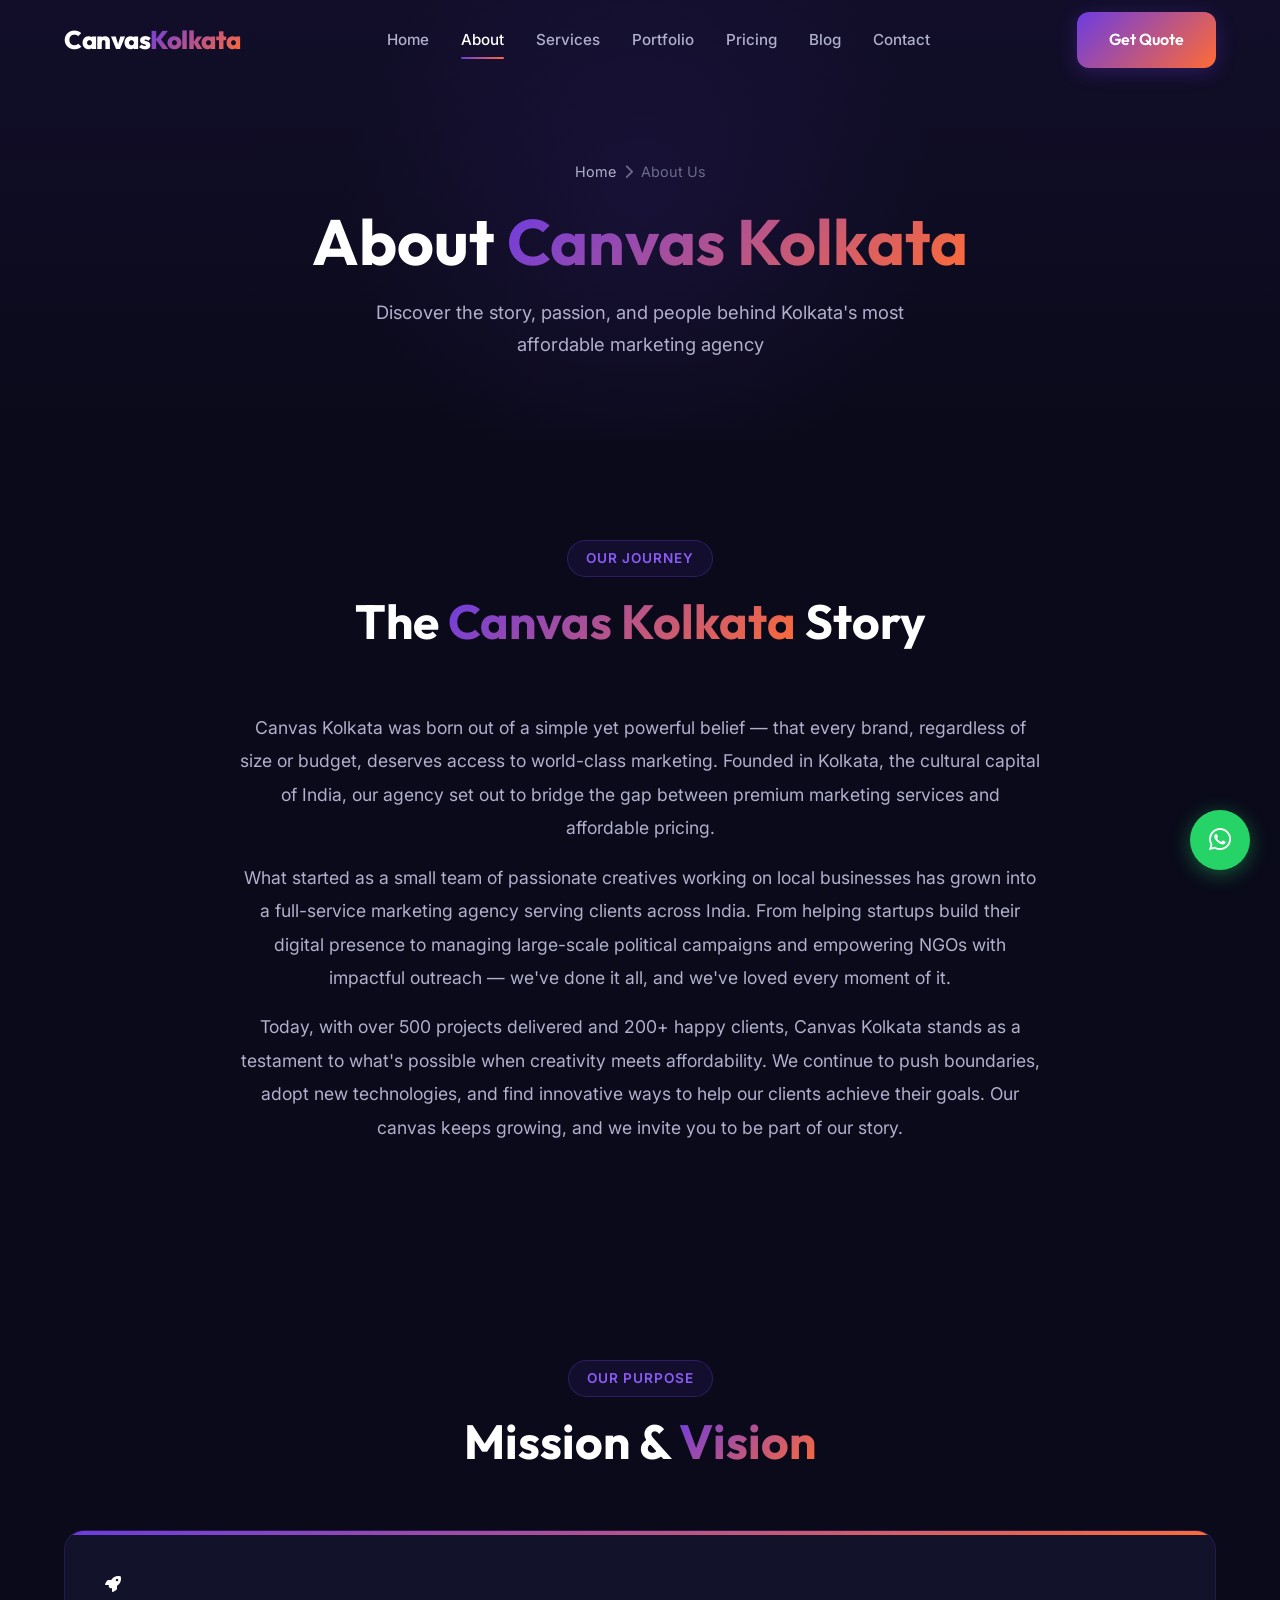
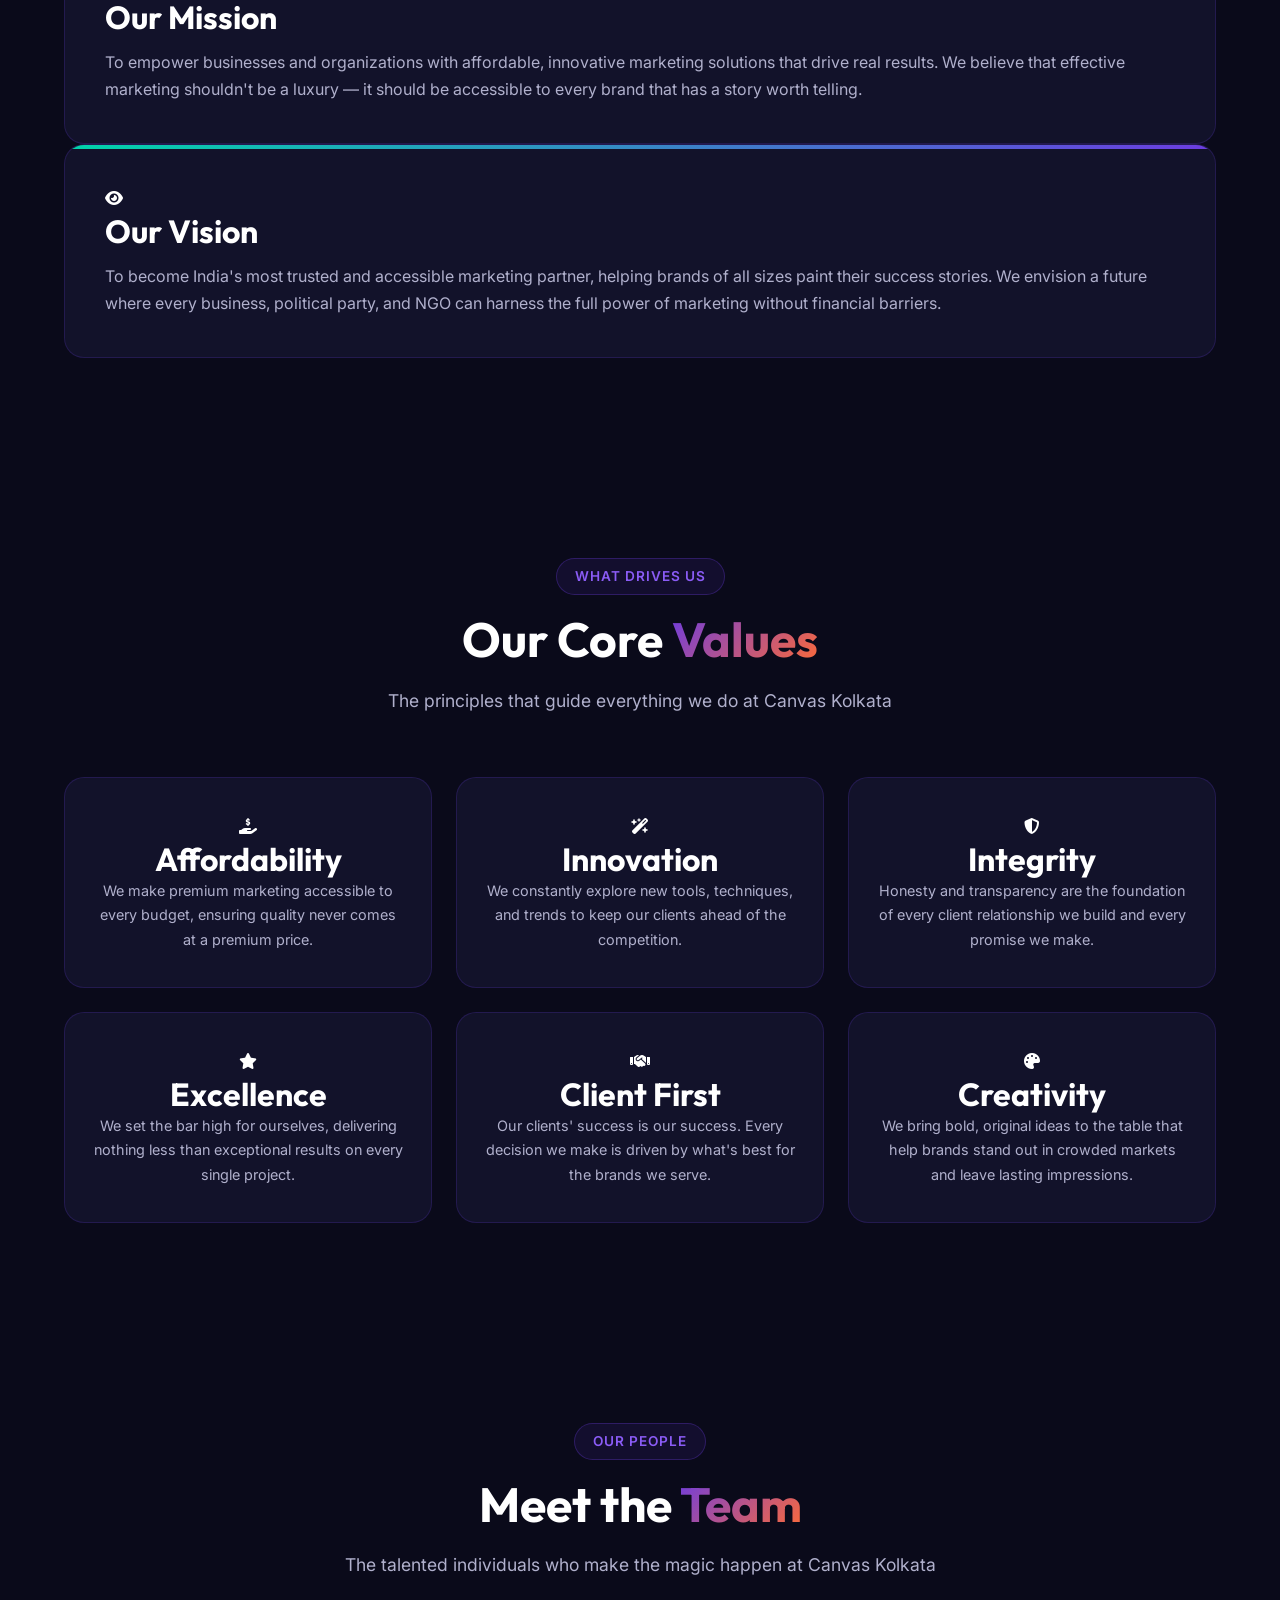
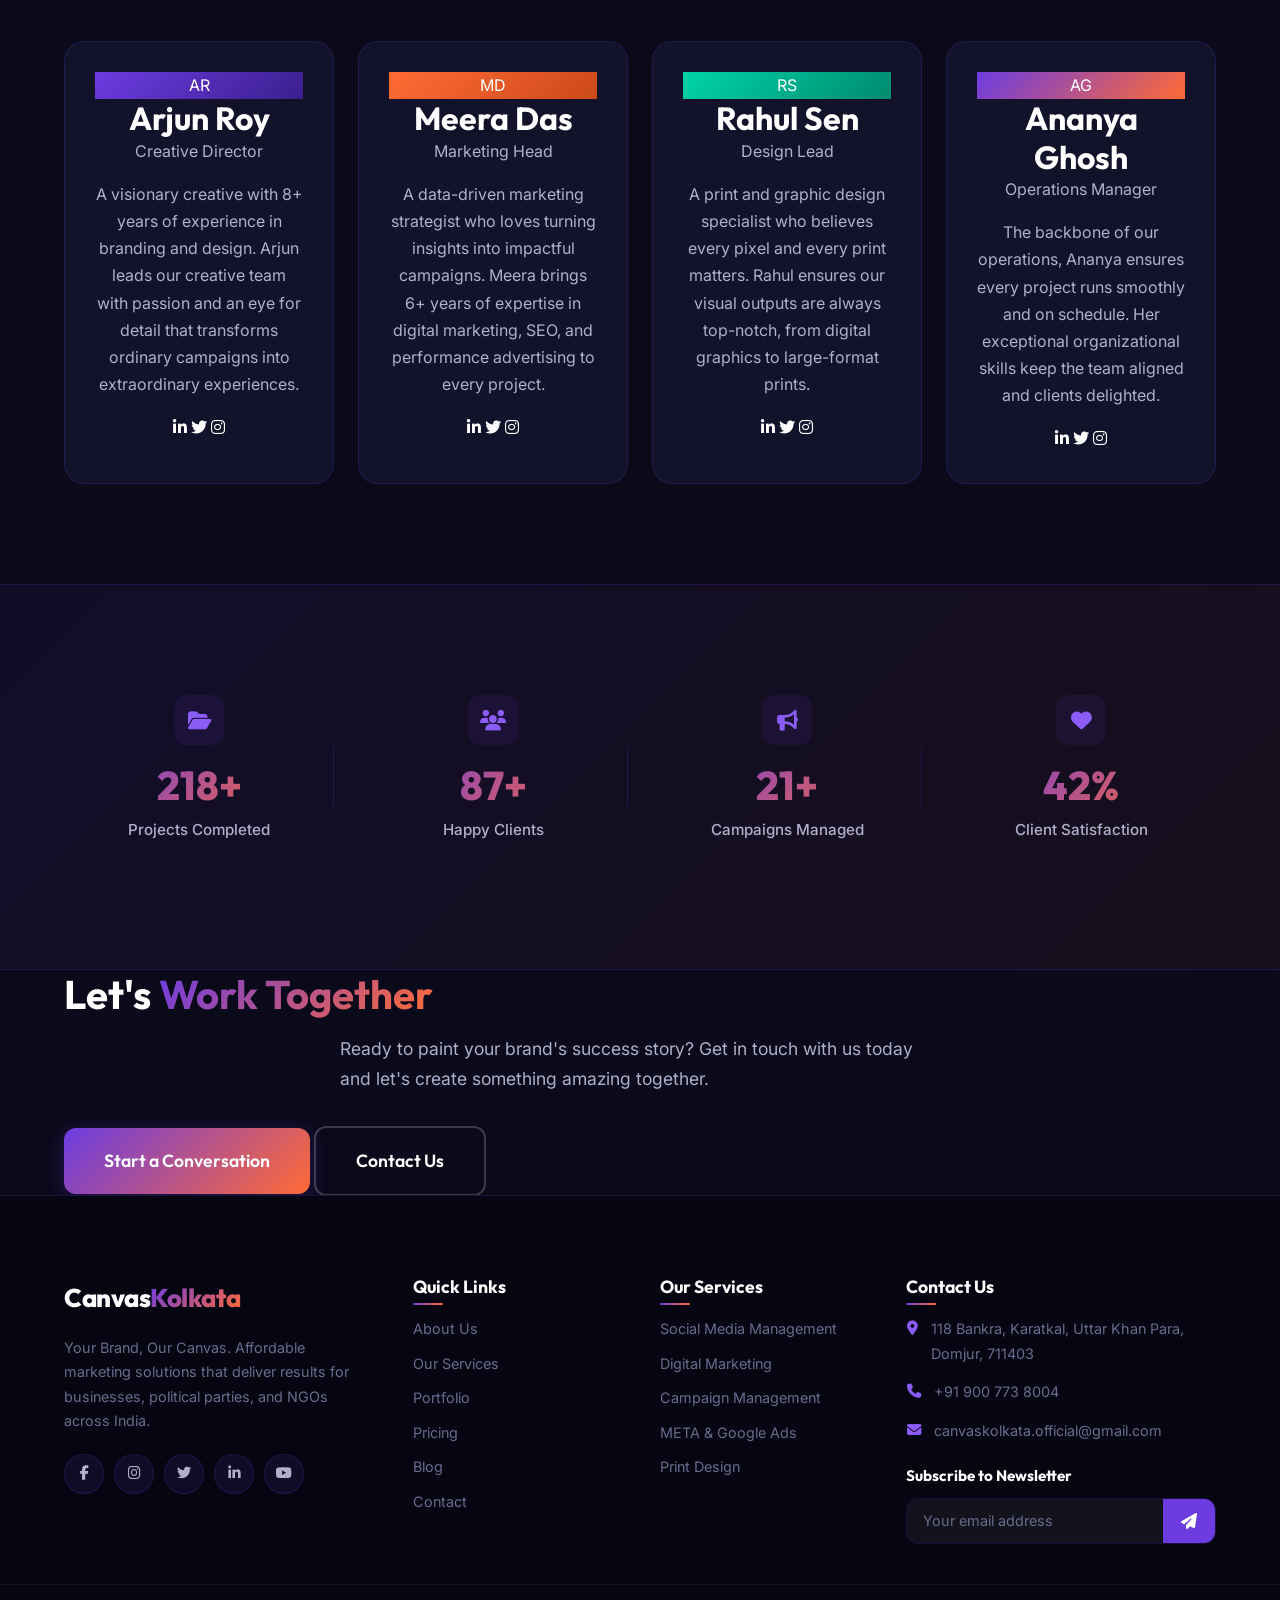
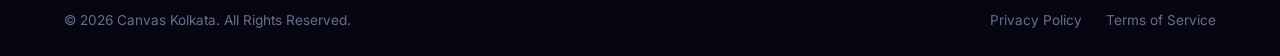
==== about.html @ 7786abfd "Initial commit for Canvas Kolkata website" ====
<!DOCTYPE html>
<html lang="en">
<head>
  <meta charset="UTF-8">
  <meta name="viewport" content="width=device-width, initial-scale=1.0">
  <meta http-equiv="X-UA-Compatible" content="IE=edge">

  <!-- SEO Meta Tags -->
  <title>About Canvas Kolkata | Our Story, Mission & Team</title>
  <meta name="description" content="Learn about Canvas Kolkata's journey, mission, values, and the passionate team behind Kolkata's most affordable marketing and printing agency.">
  <meta name="keywords" content="about canvas kolkata, marketing agency team, kolkata marketing company, our story, marketing mission, creative team kolkata">
  <meta name="author" content="Canvas Kolkata">
  <meta name="robots" content="index, follow">
  <link rel="canonical" href="https://canvaskolkata.com/about.html">

  <!-- Open Graph -->
  <meta property="og:title" content="About Canvas Kolkata | Our Story, Mission & Team">
  <meta property="og:description" content="Learn about Canvas Kolkata's journey, mission, values, and the passionate team behind Kolkata's most affordable marketing and printing agency.">
  <meta property="og:type" content="website">
  <meta property="og:url" content="https://canvaskolkata.com/about.html">
  <meta property="og:site_name" content="Canvas Kolkata">
  <meta property="og:locale" content="en_IN">

  <!-- Twitter Card -->
  <meta name="twitter:card" content="summary_large_image">
  <meta name="twitter:title" content="About Canvas Kolkata | Our Story, Mission & Team">
  <meta name="twitter:description" content="Learn about Canvas Kolkata's journey, mission, values, and the passionate team behind Kolkata's most affordable marketing and printing agency.">

  <!-- Google Fonts -->
  <link rel="preconnect" href="https://fonts.googleapis.com">
  <link rel="preconnect" href="https://fonts.gstatic.com" crossorigin>
  <link href="https://fonts.googleapis.com/css2?family=Inter:wght@300;400;500;600;700&family=Outfit:wght@400;500;600;700;800;900&display=swap" rel="stylesheet">

  <!-- Font Awesome -->
  <link rel="stylesheet" href="https://cdnjs.cloudflare.com/ajax/libs/font-awesome/6.5.1/css/all.min.css">

  <!-- Stylesheets -->
  <link rel="stylesheet" href="css/style.css">
  <link rel="stylesheet" href="css/animations.css">
  <link rel="stylesheet" href="css/responsive.css">
</head>
<body>

  <!-- ==================== PRELOADER ==================== -->
  <div class="preloader" id="preloader">
    <div class="preloader-spinner"></div>
  </div>

  <!-- ==================== NAVBAR ==================== -->
  <nav class="navbar" id="navbar">
    <div class="container">
      <a href="index.html" class="nav-logo">
        <span class="logo-text">Canvas<span class="logo-accent">Kolkata</span></span>
      </a>
      <div class="nav-menu" id="nav-menu">
        <a href="index.html" class="nav-link">Home</a>
        <a href="about.html" class="nav-link active">About</a>
        <a href="services.html" class="nav-link">Services</a>
        <a href="portfolio.html" class="nav-link">Portfolio</a>
        <a href="pricing.html" class="nav-link">Pricing</a>
        <a href="blog.html" class="nav-link">Blog</a>
        <a href="contact.html" class="nav-link">Contact</a>
      </div>
      <a href="https://wa.me/919007738004?text=Hi%20Canvas%20Kolkata!%20I'm%20interested%20in%20your%20services." class="nav-cta btn btn-primary" target="_blank" rel="noopener">Get Quote</a>
      <div class="nav-toggle" id="nav-toggle">
        <span></span><span></span><span></span>
      </div>
    </div>
  </nav>

  <!-- ==================== PAGE HEADER ==================== -->
  <section class="page-header">
    <div class="container">
      <div class="page-header-content">
        <nav class="breadcrumb" aria-label="Breadcrumb">
          <a href="index.html">Home</a>
          <span class="breadcrumb-separator"><i class="fas fa-chevron-right"></i></span>
          <span class="breadcrumb-current">About Us</span>
        </nav>
        <h1 class="page-title">About <span class="gradient-text">Canvas Kolkata</span></h1>
        <p class="page-subtitle">Discover the story, passion, and people behind Kolkata's most affordable marketing agency</p>
      </div>
    </div>
  </section>

  <!-- ==================== OUR STORY ==================== -->
  <section class="section story-section" id="story">
    <div class="container">
      <div class="section-header">
        <span class="section-badge reveal">Our Journey</span>
        <h2 class="section-title reveal reveal-delay-1">The <span class="gradient-text">Canvas Kolkata</span> Story</h2>
      </div>
      <div class="story-content reveal reveal-delay-2">
        <p>Canvas Kolkata was born out of a simple yet powerful belief — that every brand, regardless of size or budget, deserves access to world-class marketing. Founded in Kolkata, the cultural capital of India, our agency set out to bridge the gap between premium marketing services and affordable pricing.</p>
        <p>What started as a small team of passionate creatives working on local businesses has grown into a full-service marketing agency serving clients across India. From helping startups build their digital presence to managing large-scale political campaigns and empowering NGOs with impactful outreach — we've done it all, and we've loved every moment of it.</p>
        <p>Today, with over 500 projects delivered and 200+ happy clients, Canvas Kolkata stands as a testament to what's possible when creativity meets affordability. We continue to push boundaries, adopt new technologies, and find innovative ways to help our clients achieve their goals. Our canvas keeps growing, and we invite you to be part of our story.</p>
      </div>
    </div>
  </section>

  <!-- ==================== MISSION & VISION ==================== -->
  <section class="section mission-vision-section" id="mission-vision">
    <div class="container">
      <div class="section-header">
        <span class="section-badge reveal">Our Purpose</span>
        <h2 class="section-title reveal reveal-delay-1">Mission & <span class="gradient-text">Vision</span></h2>
      </div>
      <div class="mission-vision-grid">
        <div class="mv-card reveal reveal-left">
          <div class="mv-icon">
            <i class="fas fa-rocket"></i>
          </div>
          <h3>Our Mission</h3>
          <p>To empower businesses and organizations with affordable, innovative marketing solutions that drive real results. We believe that effective marketing shouldn't be a luxury — it should be accessible to every brand that has a story worth telling.</p>
        </div>
        <div class="mv-card reveal reveal-right">
          <div class="mv-icon">
            <i class="fas fa-eye"></i>
          </div>
          <h3>Our Vision</h3>
          <p>To become India's most trusted and accessible marketing partner, helping brands of all sizes paint their success stories. We envision a future where every business, political party, and NGO can harness the full power of marketing without financial barriers.</p>
        </div>
      </div>
    </div>
  </section>

  <!-- ==================== CORE VALUES ==================== -->
  <section class="section values-section" id="values">
    <div class="container">
      <div class="section-header">
        <span class="section-badge reveal">What Drives Us</span>
        <h2 class="section-title reveal reveal-delay-1">Our Core <span class="gradient-text">Values</span></h2>
        <p class="section-subtitle reveal reveal-delay-2">The principles that guide everything we do at Canvas Kolkata</p>
      </div>
      <div class="values-grid">
        <div class="value-card reveal reveal-delay-1">
          <div class="value-icon">
            <i class="fas fa-hand-holding-dollar"></i>
          </div>
          <h3>Affordability</h3>
          <p>We make premium marketing accessible to every budget, ensuring quality never comes at a premium price.</p>
        </div>
        <div class="value-card reveal reveal-delay-2">
          <div class="value-icon">
            <i class="fas fa-wand-magic-sparkles"></i>
          </div>
          <h3>Innovation</h3>
          <p>We constantly explore new tools, techniques, and trends to keep our clients ahead of the competition.</p>
        </div>
        <div class="value-card reveal reveal-delay-3">
          <div class="value-icon">
            <i class="fas fa-shield-halved"></i>
          </div>
          <h3>Integrity</h3>
          <p>Honesty and transparency are the foundation of every client relationship we build and every promise we make.</p>
        </div>
        <div class="value-card reveal reveal-delay-4">
          <div class="value-icon">
            <i class="fas fa-star"></i>
          </div>
          <h3>Excellence</h3>
          <p>We set the bar high for ourselves, delivering nothing less than exceptional results on every single project.</p>
        </div>
        <div class="value-card reveal reveal-delay-5">
          <div class="value-icon">
            <i class="fas fa-handshake"></i>
          </div>
          <h3>Client First</h3>
          <p>Our clients' success is our success. Every decision we make is driven by what's best for the brands we serve.</p>
        </div>
        <div class="value-card reveal reveal-delay-6">
          <div class="value-icon">
            <i class="fas fa-palette"></i>
          </div>
          <h3>Creativity</h3>
          <p>We bring bold, original ideas to the table that help brands stand out in crowded markets and leave lasting impressions.</p>
        </div>
      </div>
    </div>
  </section>

  <!-- ==================== TEAM SECTION ==================== -->
  <section class="section team-section" id="team">
    <div class="container">
      <div class="section-header">
        <span class="section-badge reveal">Our People</span>
        <h2 class="section-title reveal reveal-delay-1">Meet the <span class="gradient-text">Team</span></h2>
        <p class="section-subtitle reveal reveal-delay-2">The talented individuals who make the magic happen at Canvas Kolkata</p>
      </div>
      <div class="team-grid">
        <div class="team-card reveal reveal-delay-1">
          <div class="team-avatar" style="background: linear-gradient(135deg, #6C3CE1, #3B1F8E);">
            <span>AR</span>
          </div>
          <h3 class="team-name">Arjun Roy</h3>
          <p class="team-role">Creative Director</p>
          <p class="team-bio">A visionary creative with 8+ years of experience in branding and design. Arjun leads our creative team with passion and an eye for detail that transforms ordinary campaigns into extraordinary experiences.</p>
          <div class="team-socials">
            <a href="#" aria-label="LinkedIn"><i class="fab fa-linkedin-in"></i></a>
            <a href="#" aria-label="Twitter"><i class="fab fa-twitter"></i></a>
            <a href="#" aria-label="Instagram"><i class="fab fa-instagram"></i></a>
          </div>
        </div>
        <div class="team-card reveal reveal-delay-2">
          <div class="team-avatar" style="background: linear-gradient(135deg, #FF6B35, #CC4A1A);">
            <span>MD</span>
          </div>
          <h3 class="team-name">Meera Das</h3>
          <p class="team-role">Marketing Head</p>
          <p class="team-bio">A data-driven marketing strategist who loves turning insights into impactful campaigns. Meera brings 6+ years of expertise in digital marketing, SEO, and performance advertising to every project.</p>
          <div class="team-socials">
            <a href="#" aria-label="LinkedIn"><i class="fab fa-linkedin-in"></i></a>
            <a href="#" aria-label="Twitter"><i class="fab fa-twitter"></i></a>
            <a href="#" aria-label="Instagram"><i class="fab fa-instagram"></i></a>
          </div>
        </div>
        <div class="team-card reveal reveal-delay-3">
          <div class="team-avatar" style="background: linear-gradient(135deg, #00D4AA, #008B6E);">
            <span>RS</span>
          </div>
          <h3 class="team-name">Rahul Sen</h3>
          <p class="team-role">Design Lead</p>
          <p class="team-bio">A print and graphic design specialist who believes every pixel and every print matters. Rahul ensures our visual outputs are always top-notch, from digital graphics to large-format prints.</p>
          <div class="team-socials">
            <a href="#" aria-label="LinkedIn"><i class="fab fa-linkedin-in"></i></a>
            <a href="#" aria-label="Twitter"><i class="fab fa-twitter"></i></a>
            <a href="#" aria-label="Instagram"><i class="fab fa-instagram"></i></a>
          </div>
        </div>
        <div class="team-card reveal reveal-delay-4">
          <div class="team-avatar" style="background: linear-gradient(135deg, #6C3CE1, #FF6B35);">
            <span>AG</span>
          </div>
          <h3 class="team-name">Ananya Ghosh</h3>
          <p class="team-role">Operations Manager</p>
          <p class="team-bio">The backbone of our operations, Ananya ensures every project runs smoothly and on schedule. Her exceptional organizational skills keep the team aligned and clients delighted.</p>
          <div class="team-socials">
            <a href="#" aria-label="LinkedIn"><i class="fab fa-linkedin-in"></i></a>
            <a href="#" aria-label="Twitter"><i class="fab fa-twitter"></i></a>
            <a href="#" aria-label="Instagram"><i class="fab fa-instagram"></i></a>
          </div>
        </div>
      </div>
    </div>
  </section>

  <!-- ==================== STATS SECTION ==================== -->
  <section class="stats-section" id="stats">
    <div class="container">
      <div class="stats-grid">
        <div class="stat-item reveal">
          <div class="stat-icon">
            <i class="fas fa-folder-open"></i>
          </div>
          <h3 class="stat-number" data-counter="500" data-suffix="+">0</h3>
          <p class="stat-label">Projects Completed</p>
        </div>
        <div class="stat-item reveal reveal-delay-1">
          <div class="stat-icon">
            <i class="fas fa-users"></i>
          </div>
          <h3 class="stat-number" data-counter="200" data-suffix="+">0</h3>
          <p class="stat-label">Happy Clients</p>
        </div>
        <div class="stat-item reveal reveal-delay-2">
          <div class="stat-icon">
            <i class="fas fa-bullhorn"></i>
          </div>
          <h3 class="stat-number" data-counter="50" data-suffix="+">0</h3>
          <p class="stat-label">Campaigns Managed</p>
        </div>
        <div class="stat-item reveal reveal-delay-3">
          <div class="stat-icon">
            <i class="fas fa-heart"></i>
          </div>
          <h3 class="stat-number" data-counter="98" data-suffix="%">0</h3>
          <p class="stat-label">Client Satisfaction</p>
        </div>
      </div>
    </div>
  </section>

  <!-- ==================== CTA BANNER ==================== -->
  <section class="cta-banner">
    <div class="container">
      <div class="cta-content reveal reveal-scale">
        <h2 class="cta-title">Let's <span class="gradient-text">Work Together</span></h2>
        <p class="cta-text">Ready to paint your brand's success story? Get in touch with us today and let's create something amazing together.</p>
        <div class="cta-btns">
          <a href="https://wa.me/919007738004?text=Hi%20Canvas%20Kolkata!%20I'm%20interested%20in%20your%20services." class="btn btn-primary btn-large" target="_blank" rel="noopener">Start a Conversation</a>
          <a href="contact.html" class="btn btn-secondary btn-large">Contact Us</a>
        </div>
      </div>
    </div>
  </section>

  <!-- ==================== FOOTER ==================== -->
  <footer class="footer">
    <div class="footer-top">
      <div class="container">
        <div class="footer-grid">
          <div class="footer-col">
            <a href="index.html" class="footer-logo">
              <span class="logo-text">Canvas<span class="logo-accent">Kolkata</span></span>
            </a>
            <p class="footer-desc">Your Brand, Our Canvas. Affordable marketing solutions that deliver results for businesses, political parties, and NGOs across India.</p>
            <div class="footer-socials">
              <a href="#" aria-label="Facebook"><i class="fab fa-facebook-f"></i></a>
              <a href="#" aria-label="Instagram"><i class="fab fa-instagram"></i></a>
              <a href="#" aria-label="Twitter"><i class="fab fa-twitter"></i></a>
              <a href="#" aria-label="LinkedIn"><i class="fab fa-linkedin-in"></i></a>
              <a href="#" aria-label="YouTube"><i class="fab fa-youtube"></i></a>
            </div>
          </div>
          <div class="footer-col">
            <h4>Quick Links</h4>
            <ul class="footer-links">
              <li><a href="about.html">About Us</a></li>
              <li><a href="services.html">Our Services</a></li>
              <li><a href="portfolio.html">Portfolio</a></li>
              <li><a href="pricing.html">Pricing</a></li>
              <li><a href="blog.html">Blog</a></li>
              <li><a href="contact.html">Contact</a></li>
            </ul>
          </div>
          <div class="footer-col">
            <h4>Our Services</h4>
            <ul class="footer-links">
              <li><a href="services.html">Social Media Management</a></li>
              <li><a href="services.html">Digital Marketing</a></li>
              <li><a href="services.html">Campaign Management</a></li>
              <li><a href="services.html">META & Google Ads</a></li>
              <li><a href="services.html">Print Design</a></li>
            </ul>
          </div>
          <div class="footer-col">
            <h4>Contact Us</h4>
            <ul class="footer-contact">
              <li><i class="fas fa-map-marker-alt"></i> 118 Bankra, Karatkal, Uttar Khan Para, Domjur, 711403</li>
              <li><i class="fas fa-phone"></i> <a href="tel:+919007738004">+91 900 773 8004</a></li>
              <li><i class="fas fa-envelope"></i> <a href="mailto:canvaskolkata.official@gmail.com">canvaskolkata.official@gmail.com</a></li>
            </ul>
            <div class="footer-newsletter">
              <h5>Subscribe to Newsletter</h5>
              <form class="newsletter-form" id="newsletter-form">
                <input type="email" placeholder="Your email address" required>
                <button type="submit"><i class="fas fa-paper-plane"></i></button>
              </form>
            </div>
          </div>
        </div>
      </div>
    </div>
    <div class="footer-bottom">
      <div class="container">
        <p>&copy; <span id="current-year">2026</span> Canvas Kolkata. All Rights Reserved.</p>
        <div class="footer-bottom-links">
          <a href="#">Privacy Policy</a>
          <a href="#">Terms of Service</a>
        </div>
      </div>
    </div>
  </footer>

  <!-- ==================== WHATSAPP + BACK TO TOP ==================== -->
  <a href="https://wa.me/919007738004?text=Hi%20Canvas%20Kolkata!%20I'm%20interested%20in%20your%20services." class="whatsapp-float" id="whatsapp-float" target="_blank" rel="noopener noreferrer" aria-label="Chat on WhatsApp">
    <i class="fab fa-whatsapp"></i>
    <span class="whatsapp-tooltip">Chat with us!</span>
  </a>
  <button class="back-to-top" id="back-to-top" aria-label="Back to top">
    <i class="fas fa-chevron-up"></i>
  </button>

  <!-- Scripts -->
  <script src="js/main.js"></script>
  <script src="js/counter.js"></script>
  <script src="js/form.js"></script>
</body>
</html>
---- css/style.css ----
/* ============================================================
   CANVAS KOLKATA — Global Design System
   Your Brand, Our Canvas
   ============================================================ */

/* ===== CSS CUSTOM PROPERTIES ===== */
:root {
  /* Colors */
  --primary: #6C3CE1;
  --primary-light: #8B5CF6;
  --primary-dark: #5B2CC7;
  --primary-rgb: 108, 60, 225;
  --secondary: #FF6B35;
  --secondary-light: #FF8C5A;
  --secondary-dark: #E55A25;
  --secondary-rgb: 255, 107, 53;
  --accent: #00D4AA;
  --accent-light: #00F5C8;
  --accent-dark: #00B892;
  --accent-rgb: 0, 212, 170;
  --dark-bg: #0A0A1A;
  --darker-bg: #060612;
  --card-bg: #12122A;
  --card-bg-hover: #1A1A3A;
  --glass-bg: rgba(18, 18, 42, 0.7);
  --glass-border: rgba(108, 60, 225, 0.15);
  --text-primary: #FFFFFF;
  --text-secondary: #B0B0CC;
  --text-muted: #6B6B8D;
  --border-color: rgba(108, 60, 225, 0.2);
  --gradient-primary: linear-gradient(135deg, #6C3CE1, #FF6B35);
  --gradient-secondary: linear-gradient(135deg, #FF6B35, #6C3CE1);
  --gradient-accent: linear-gradient(135deg, #00D4AA, #6C3CE1);
  --gradient-dark: linear-gradient(135deg, #12122A, #0A0A1A);
  --shadow-primary: 0 4px 30px rgba(108, 60, 225, 0.15);
  --shadow-card: 0 8px 32px rgba(0, 0, 0, 0.3);
  --shadow-hover: 0 12px 40px rgba(108, 60, 225, 0.25);

  /* Typography */
  --font-heading: 'Outfit', sans-serif;
  --font-body: 'Inter', sans-serif;

  /* Spacing */
  --section-padding: 100px 0;
  --container-max: 1200px;
  --container-padding: 0 24px;
  --gap-sm: 12px;
  --gap-md: 24px;
  --gap-lg: 40px;
  --gap-xl: 60px;

  /* Border Radius */
  --radius-sm: 8px;
  --radius-md: 12px;
  --radius-lg: 20px;
  --radius-xl: 30px;
  --radius-full: 50%;

  /* Transitions */
  --transition-fast: 0.2s ease;
  --transition-base: 0.3s ease;
  --transition-slow: 0.5s ease;
  --transition-spring: 0.4s cubic-bezier(0.175, 0.885, 0.32, 1.275);

  /* Navbar */
  --navbar-height: 80px;
}

/* ===== CSS RESET ===== */
*,
*::before,
*::after {
  margin: 0;
  padding: 0;
  box-sizing: border-box;
}

html {
  scroll-behavior: smooth;
  scroll-padding-top: var(--navbar-height);
  -webkit-font-smoothing: antialiased;
  -moz-osx-font-smoothing: grayscale;
}

body {
  font-family: var(--font-body);
  font-size: 16px;
  line-height: 1.7;
  color: var(--text-primary);
  background-color: var(--dark-bg);
  overflow-x: hidden;
}

a {
  text-decoration: none;
  color: inherit;
  transition: color var(--transition-base);
}

ul, ol {
  list-style: none;
}

img {
  max-width: 100%;
  height: auto;
  display: block;
}

button, input, textarea, select {
  font-family: inherit;
  font-size: inherit;
  border: none;
  outline: none;
  background: none;
}

button {
  cursor: pointer;
}

/* ===== TYPOGRAPHY ===== */
h1, h2, h3, h4, h5, h6 {
  font-family: var(--font-heading);
  font-weight: 700;
  line-height: 1.2;
  color: var(--text-primary);
}

h1 { font-size: clamp(2.5rem, 5vw, 4rem); }
h2 { font-size: clamp(2rem, 4vw, 3rem); }
h3 { font-size: clamp(1.5rem, 3vw, 2rem); }
h4 { font-size: clamp(1.25rem, 2vw, 1.5rem); }
h5 { font-size: 1.125rem; }
h6 { font-size: 1rem; }

p {
  color: var(--text-secondary);
  margin-bottom: 1rem;
}

.gradient-text {
  background: var(--gradient-primary);
  -webkit-background-clip: text;
  -webkit-text-fill-color: transparent;
  background-clip: text;
}

.accent-text {
  color: var(--accent);
}

/* ===== LAYOUT ===== */
.container {
  max-width: var(--container-max);
  margin: 0 auto;
  padding: var(--container-padding);
  width: 100%;
}

.section {
  padding: var(--section-padding);
  position: relative;
}

.section-header {
  text-align: center;
  margin-bottom: var(--gap-xl);
  max-width: 700px;
  margin-left: auto;
  margin-right: auto;
}

.section-badge {
  display: inline-block;
  padding: 6px 18px;
  background: rgba(108, 60, 225, 0.1);
  border: 1px solid rgba(108, 60, 225, 0.3);
  border-radius: var(--radius-xl);
  color: var(--primary-light);
  font-size: 0.85rem;
  font-weight: 600;
  letter-spacing: 1px;
  text-transform: uppercase;
  margin-bottom: 16px;
}

.section-title {
  margin-bottom: 16px;
}

.section-subtitle {
  color: var(--text-secondary);
  font-size: 1.1rem;
  line-height: 1.8;
}

/* ===== PRELOADER ===== */
.preloader {
  position: fixed;
  top: 0;
  left: 0;
  width: 100%;
  height: 100%;
  background: var(--darker-bg);
  display: flex;
  align-items: center;
  justify-content: center;
  z-index: 99999;
  transition: opacity 0.5s ease, visibility 0.5s ease;
}

.preloader.hidden {
  opacity: 0;
  visibility: hidden;
}

.preloader-spinner {
  width: 50px;
  height: 50px;
  border: 3px solid rgba(108, 60, 225, 0.2);
  border-top-color: var(--primary);
  border-radius: 50%;
  animation: spin 0.8s linear infinite;
}

@keyframes spin {
  to { transform: rotate(360deg); }
}

/* ===== NAVBAR ===== */
.navbar {
  position: fixed;
  top: 0;
  left: 0;
  width: 100%;
  height: var(--navbar-height);
  z-index: 1000;
  transition: all var(--transition-base);
  background: transparent;
}

.navbar.scrolled {
  background: rgba(10, 10, 26, 0.92);
  backdrop-filter: blur(20px);
  -webkit-backdrop-filter: blur(20px);
  border-bottom: 1px solid var(--glass-border);
  box-shadow: 0 4px 30px rgba(0, 0, 0, 0.3);
}

.navbar > .container {
  display: flex;
  align-items: center;
  justify-content: space-between;
  height: 100%;
}

.nav-logo {
  display: flex;
  align-items: center;
  gap: 8px;
  z-index: 1001;
}

.logo-text {
  font-family: var(--font-heading);
  font-size: 1.6rem;
  font-weight: 800;
  color: var(--text-primary);
  letter-spacing: -0.5px;
}

.logo-accent {
  background: var(--gradient-primary);
  -webkit-background-clip: text;
  -webkit-text-fill-color: transparent;
  background-clip: text;
}

.nav-menu {
  display: flex;
  align-items: center;
  gap: 32px;
}

.nav-link {
  font-size: 0.95rem;
  font-weight: 500;
  color: var(--text-secondary);
  position: relative;
  padding: 4px 0;
  transition: color var(--transition-base);
}

.nav-link::after {
  content: '';
  position: absolute;
  bottom: -2px;
  left: 0;
  width: 0;
  height: 2px;
  background: var(--gradient-primary);
  border-radius: 2px;
  transition: width var(--transition-base);
}

.nav-link:hover,
.nav-link.active {
  color: var(--text-primary);
}

.nav-link:hover::after,
.nav-link.active::after {
  width: 100%;
}

.nav-cta {
  padding: 10px 24px;
  font-size: 0.9rem;
}

.nav-toggle {
  display: none;
  flex-direction: column;
  gap: 5px;
  cursor: pointer;
  z-index: 1001;
  padding: 5px;
}

.nav-toggle span {
  width: 25px;
  height: 2.5px;
  background: var(--text-primary);
  border-radius: 4px;
  transition: all var(--transition-base);
}

.nav-toggle.active span:nth-child(1) {
  transform: rotate(45deg) translate(5px, 5px);
}

.nav-toggle.active span:nth-child(2) {
  opacity: 0;
}

.nav-toggle.active span:nth-child(3) {
  transform: rotate(-45deg) translate(5px, -5px);
}

/* ===== BUTTONS ===== */
.btn {
  display: inline-flex;
  align-items: center;
  justify-content: center;
  gap: 8px;
  padding: 14px 32px;
  border-radius: var(--radius-md);
  font-family: var(--font-heading);
  font-weight: 600;
  font-size: 1rem;
  cursor: pointer;
  transition: all var(--transition-base);
  position: relative;
  overflow: hidden;
  white-space: nowrap;
}

.btn::before {
  content: '';
  position: absolute;
  top: 0;
  left: -100%;
  width: 100%;
  height: 100%;
  background: linear-gradient(90deg, transparent, rgba(255,255,255,0.1), transparent);
  transition: left 0.5s ease;
}

.btn:hover::before {
  left: 100%;
}

.btn-primary {
  background: var(--gradient-primary);
  color: #fff;
  border: none;
  box-shadow: 0 4px 20px rgba(108, 60, 225, 0.3);
}

.btn-primary:hover {
  transform: translateY(-2px);
  box-shadow: 0 6px 30px rgba(108, 60, 225, 0.5);
}

.btn-secondary {
  background: transparent;
  color: var(--text-primary);
  border: 2px solid rgba(255, 255, 255, 0.2);
}

.btn-secondary:hover {
  border-color: var(--primary);
  background: rgba(108, 60, 225, 0.1);
  transform: translateY(-2px);
}

.btn-outline {
  background: transparent;
  color: var(--primary-light);
  border: 2px solid var(--primary);
}

.btn-outline:hover {
  background: var(--primary);
  color: #fff;
  transform: translateY(-2px);
}

.btn-accent {
  background: var(--accent);
  color: var(--dark-bg);
  font-weight: 700;
}

.btn-accent:hover {
  background: var(--accent-light);
  transform: translateY(-2px);
  box-shadow: 0 6px 30px rgba(0, 212, 170, 0.3);
}

.btn-large {
  padding: 18px 40px;
  font-size: 1.1rem;
}

.btn-sm {
  padding: 10px 20px;
  font-size: 0.85rem;
}

.btn-whatsapp {
  background: #25D366;
  color: #fff;
}

.btn-whatsapp:hover {
  background: #20c05c;
  transform: translateY(-2px);
  box-shadow: 0 6px 30px rgba(37, 211, 102, 0.3);
}

/* ===== HERO SECTION ===== */
.hero {
  min-height: 100vh;
  display: flex;
  align-items: center;
  position: relative;
  padding-top: var(--navbar-height);
  overflow: hidden;
}

.hero::before {
  content: '';
  position: absolute;
  top: -50%;
  left: -20%;
  width: 600px;
  height: 600px;
  background: radial-gradient(circle, rgba(108, 60, 225, 0.15), transparent 70%);
  border-radius: 50%;
  animation: float-slow 8s ease-in-out infinite;
}

.hero::after {
  content: '';
  position: absolute;
  bottom: -30%;
  right: -10%;
  width: 500px;
  height: 500px;
  background: radial-gradient(circle, rgba(255, 107, 53, 0.1), transparent 70%);
  border-radius: 50%;
  animation: float-slow 10s ease-in-out infinite reverse;
}

.hero-canvas {
  position: absolute;
  top: 0;
  left: 0;
  width: 100%;
  height: 100%;
  z-index: 0;
}

.hero-content {
  position: relative;
  z-index: 2;
  max-width: 800px;
}

.hero-badge {
  display: inline-flex;
  align-items: center;
  gap: 8px;
  padding: 8px 20px;
  background: rgba(108, 60, 225, 0.1);
  border: 1px solid rgba(108, 60, 225, 0.3);
  border-radius: var(--radius-xl);
  color: var(--primary-light);
  font-size: 0.9rem;
  font-weight: 500;
  margin-bottom: 24px;
  animation: fadeInUp 0.6s ease forwards;
}

.hero-title {
  font-size: clamp(2.8rem, 6vw, 4.5rem);
  font-weight: 900;
  line-height: 1.1;
  margin-bottom: 24px;
  animation: fadeInUp 0.6s ease 0.2s forwards;
  opacity: 0;
}

.hero-title .highlight {
  background: var(--gradient-primary);
  -webkit-background-clip: text;
  -webkit-text-fill-color: transparent;
  background-clip: text;
}

.hero-subtitle {
  font-size: 1.15rem;
  color: var(--text-secondary);
  line-height: 1.8;
  margin-bottom: 40px;
  max-width: 600px;
  animation: fadeInUp 0.6s ease 0.4s forwards;
  opacity: 0;
}

.hero-cta {
  display: flex;
  flex-wrap: wrap;
  gap: 16px;
  animation: fadeInUp 0.6s ease 0.6s forwards;
  opacity: 0;
}

.hero-stats {
  display: flex;
  gap: 48px;
  margin-top: 60px;
  padding-top: 40px;
  border-top: 1px solid rgba(255, 255, 255, 0.1);
  animation: fadeInUp 0.6s ease 0.8s forwards;
  opacity: 0;
}

.hero-stat {
  text-align: left;
}

.hero-stat-number {
  font-family: var(--font-heading);
  font-size: 2rem;
  font-weight: 800;
  background: var(--gradient-primary);
  -webkit-background-clip: text;
  -webkit-text-fill-color: transparent;
  background-clip: text;
}

.hero-stat-label {
  font-size: 0.85rem;
  color: var(--text-muted);
  margin-top: 4px;
}

/* ===== TRUST BAR ===== */
.trust-bar {
  padding: 40px 0;
  border-top: 1px solid rgba(255, 255, 255, 0.05);
  border-bottom: 1px solid rgba(255, 255, 255, 0.05);
  background: var(--darker-bg);
}

.trust-bar .container {
  display: flex;
  align-items: center;
  justify-content: center;
  gap: 60px;
  flex-wrap: wrap;
}

.trust-item {
  display: flex;
  align-items: center;
  gap: 12px;
  color: var(--text-muted);
  font-size: 0.95rem;
  font-weight: 500;
}

.trust-item i {
  font-size: 1.3rem;
  color: var(--primary-light);
}

/* ===== SERVICE CARDS ===== */
.services-grid {
  display: grid;
  grid-template-columns: repeat(3, 1fr);
  gap: var(--gap-md);
}

.service-card {
  background: var(--card-bg);
  border: 1px solid var(--border-color);
  border-radius: var(--radius-lg);
  padding: 40px 30px;
  transition: all var(--transition-base);
  position: relative;
  overflow: hidden;
}

.service-card::before {
  content: '';
  position: absolute;
  top: 0;
  left: 0;
  width: 100%;
  height: 3px;
  background: var(--gradient-primary);
  transform: scaleX(0);
  transform-origin: left;
  transition: transform var(--transition-base);
}

.service-card:hover {
  transform: translateY(-8px);
  border-color: rgba(108, 60, 225, 0.4);
  box-shadow: var(--shadow-hover);
  background: var(--card-bg-hover);
}

.service-card:hover::before {
  transform: scaleX(1);
}

.service-card-icon {
  width: 60px;
  height: 60px;
  display: flex;
  align-items: center;
  justify-content: center;
  background: rgba(108, 60, 225, 0.1);
  border-radius: var(--radius-md);
  margin-bottom: 20px;
  font-size: 1.5rem;
  color: var(--primary-light);
  transition: all var(--transition-base);
}

.service-card:hover .service-card-icon {
  background: var(--gradient-primary);
  color: #fff;
  transform: scale(1.05);
}

.service-card-title {
  font-size: 1.25rem;
  margin-bottom: 12px;
}

.service-card-text {
  color: var(--text-secondary);
  font-size: 0.95rem;
  line-height: 1.7;
  margin-bottom: 20px;
}

.service-card-link {
  display: inline-flex;
  align-items: center;
  gap: 6px;
  color: var(--primary-light);
  font-weight: 600;
  font-size: 0.9rem;
  transition: gap var(--transition-base);
}

.service-card-link:hover {
  gap: 12px;
  color: var(--secondary);
}

/* ===== ABOUT PREVIEW ===== */
.about-preview {
  display: grid;
  grid-template-columns: 1fr 1fr;
  gap: var(--gap-xl);
  align-items: center;
}

.about-preview-image {
  position: relative;
  border-radius: var(--radius-lg);
  overflow: hidden;
  aspect-ratio: 4/3;
  background: var(--gradient-dark);
  border: 1px solid var(--border-color);
}

.about-preview-image-inner {
  width: 100%;
  height: 100%;
  display: flex;
  align-items: center;
  justify-content: center;
  background: linear-gradient(135deg, rgba(108, 60, 225, 0.2), rgba(255, 107, 53, 0.15));
}

.about-preview-image-inner i {
  font-size: 5rem;
  background: var(--gradient-primary);
  -webkit-background-clip: text;
  -webkit-text-fill-color: transparent;
  background-clip: text;
}

.about-preview-badge {
  position: absolute;
  bottom: 20px;
  right: 20px;
  background: rgba(10, 10, 26, 0.9);
  backdrop-filter: blur(10px);
  border: 1px solid var(--border-color);
  border-radius: var(--radius-md);
  padding: 16px 20px;
  display: flex;
  align-items: center;
  gap: 12px;
}

.about-preview-badge-number {
  font-family: var(--font-heading);
  font-size: 2rem;
  font-weight: 800;
  background: var(--gradient-primary);
  -webkit-background-clip: text;
  -webkit-text-fill-color: transparent;
  background-clip: text;
}

.about-preview-badge-text {
  font-size: 0.85rem;
  color: var(--text-secondary);
  line-height: 1.3;
}

.about-preview-content .section-badge {
  margin-bottom: 12px;
}

.about-preview-content h2 {
  margin-bottom: 20px;
}

.about-preview-content p {
  margin-bottom: 16px;
}

.about-features {
  display: grid;
  grid-template-columns: 1fr 1fr;
  gap: 16px;
  margin: 24px 0 32px;
}

.about-feature {
  display: flex;
  align-items: center;
  gap: 10px;
  font-weight: 500;
}

.about-feature i {
  color: var(--accent);
  font-size: 1rem;
}

/* ===== STATS SECTION ===== */
.stats-section {
  padding: 80px 0;
  background: linear-gradient(135deg, rgba(108, 60, 225, 0.08), rgba(255, 107, 53, 0.05));
  border-top: 1px solid var(--border-color);
  border-bottom: 1px solid var(--border-color);
}

.stats-grid {
  display: grid;
  grid-template-columns: repeat(4, 1fr);
  gap: var(--gap-md);
}

.stat-item {
  text-align: center;
  padding: 30px 20px;
  position: relative;
}

.stat-item:not(:last-child)::after {
  content: '';
  position: absolute;
  right: 0;
  top: 50%;
  transform: translateY(-50%);
  width: 1px;
  height: 60px;
  background: var(--border-color);
}

.stat-icon {
  width: 50px;
  height: 50px;
  display: flex;
  align-items: center;
  justify-content: center;
  background: rgba(108, 60, 225, 0.1);
  border-radius: var(--radius-md);
  margin: 0 auto 16px;
  font-size: 1.3rem;
  color: var(--primary-light);
}

.stat-number {
  font-family: var(--font-heading);
  font-size: 2.5rem;
  font-weight: 800;
  background: var(--gradient-primary);
  -webkit-background-clip: text;
  -webkit-text-fill-color: transparent;
  background-clip: text;
  margin-bottom: 8px;
}

.stat-label {
  color: var(--text-secondary);
  font-size: 0.95rem;
  font-weight: 500;
}

/* ===== WHY CHOOSE US ===== */
.why-grid {
  display: grid;
  grid-template-columns: repeat(3, 1fr);
  gap: var(--gap-md);
}

.why-card {
  background: var(--card-bg);
  border: 1px solid var(--border-color);
  border-radius: var(--radius-lg);
  padding: 35px 28px;
  text-align: center;
  transition: all var(--transition-base);
}

.why-card:hover {
  transform: translateY(-5px);
  border-color: rgba(108, 60, 225, 0.4);
  box-shadow: var(--shadow-hover);
}

.why-card-icon {
  width: 56px;
  height: 56px;
  display: flex;
  align-items: center;
  justify-content: center;
  background: rgba(108, 60, 225, 0.1);
  border-radius: var(--radius-md);
  margin: 0 auto 18px;
  font-size: 1.4rem;
  color: var(--primary-light);
  transition: all var(--transition-base);
}

.why-card:hover .why-card-icon {
  background: var(--gradient-primary);
  color: #fff;
}

.why-card-title {
  font-size: 1.15rem;
  margin-bottom: 10px;
}

.why-card-text {
  color: var(--text-secondary);
  font-size: 0.9rem;
}

/* ===== TESTIMONIALS ===== */
.testimonials-section {
  background: var(--darker-bg);
}

.testimonial-slider {
  position: relative;
  max-width: 800px;
  margin: 0 auto;
  overflow: hidden;
}

.testimonial-track {
  display: flex;
  transition: transform 0.5s ease;
}

.testimonial-card {
  min-width: 100%;
  padding: 0 20px;
}

.testimonial-card-inner {
  background: var(--card-bg);
  border: 1px solid var(--border-color);
  border-radius: var(--radius-lg);
  padding: 40px;
  text-align: center;
  position: relative;
}

.testimonial-card-inner::before {
  content: '\f10d';
  font-family: 'Font Awesome 6 Free';
  font-weight: 900;
  font-size: 2.5rem;
  color: rgba(108, 60, 225, 0.15);
  position: absolute;
  top: 20px;
  left: 30px;
}

.testimonial-stars {
  color: var(--secondary);
  font-size: 1.1rem;
  margin-bottom: 20px;
}

.testimonial-text {
  font-size: 1.1rem;
  color: var(--text-secondary);
  line-height: 1.8;
  font-style: italic;
  margin-bottom: 24px;
}

.testimonial-author {
  display: flex;
  align-items: center;
  justify-content: center;
  gap: 16px;
}

.testimonial-avatar {
  width: 50px;
  height: 50px;
  border-radius: var(--radius-full);
  display: flex;
  align-items: center;
  justify-content: center;
  font-family: var(--font-heading);
  font-weight: 700;
  font-size: 1.1rem;
  color: #fff;
}

.testimonial-author-info h4 {
  font-size: 1rem;
  margin-bottom: 2px;
}

.testimonial-author-info p {
  font-size: 0.85rem;
  color: var(--text-muted);
  margin-bottom: 0;
}

.testimonial-dots {
  display: flex;
  justify-content: center;
  gap: 10px;
  margin-top: 30px;
}

.testimonial-dot {
  width: 10px;
  height: 10px;
  border-radius: var(--radius-full);
  background: rgba(108, 60, 225, 0.3);
  cursor: pointer;
  transition: all var(--transition-base);
}

.testimonial-dot.active {
  width: 30px;
  border-radius: 5px;
  background: var(--primary);
}

.testimonial-arrows {
  display: flex;
  justify-content: center;
  gap: 16px;
  margin-top: 24px;
}

.testimonial-arrow {
  width: 44px;
  height: 44px;
  display: flex;
  align-items: center;
  justify-content: center;
  background: var(--card-bg);
  border: 1px solid var(--border-color);
  border-radius: var(--radius-full);
  color: var(--text-secondary);
  cursor: pointer;
  transition: all var(--transition-base);
}

.testimonial-arrow:hover {
  background: var(--primary);
  color: #fff;
  border-color: var(--primary);
}

/* ===== BLOG CARDS ===== */
.blog-grid {
  display: grid;
  grid-template-columns: repeat(3, 1fr);
  gap: var(--gap-md);
}

.blog-card {
  background: var(--card-bg);
  border: 1px solid var(--border-color);
  border-radius: var(--radius-lg);
  overflow: hidden;
  transition: all var(--transition-base);
}

.blog-card:hover {
  transform: translateY(-6px);
  box-shadow: var(--shadow-hover);
  border-color: rgba(108, 60, 225, 0.4);
}

.blog-card-image {
  aspect-ratio: 16/9;
  overflow: hidden;
  position: relative;
}

.blog-card-image-inner {
  width: 100%;
  height: 100%;
  display: flex;
  align-items: center;
  justify-content: center;
  transition: transform var(--transition-slow);
}

.blog-card:hover .blog-card-image-inner {
  transform: scale(1.05);
}

.blog-card-image-inner i {
  font-size: 2.5rem;
  opacity: 0.5;
}

.blog-card-category {
  position: absolute;
  top: 14px;
  left: 14px;
  padding: 4px 14px;
  background: rgba(108, 60, 225, 0.9);
  color: #fff;
  border-radius: var(--radius-xl);
  font-size: 0.75rem;
  font-weight: 600;
  text-transform: uppercase;
  letter-spacing: 0.5px;
}

.blog-card-content {
  padding: 24px;
}

.blog-card-meta {
  display: flex;
  align-items: center;
  gap: 16px;
  margin-bottom: 12px;
  color: var(--text-muted);
  font-size: 0.85rem;
}

.blog-card-meta i {
  margin-right: 4px;
}

.blog-card-title {
  font-size: 1.1rem;
  margin-bottom: 12px;
  line-height: 1.4;
  transition: color var(--transition-base);
}

.blog-card:hover .blog-card-title {
  color: var(--primary-light);
}

.blog-card-excerpt {
  color: var(--text-secondary);
  font-size: 0.9rem;
  margin-bottom: 16px;
  display: -webkit-box;
  -webkit-line-clamp: 2;
  -webkit-box-orient: vertical;
  overflow: hidden;
}

.blog-card-link {
  display: inline-flex;
  align-items: center;
  gap: 6px;
  color: var(--primary-light);
  font-weight: 600;
  font-size: 0.9rem;
}

.blog-card-link:hover {
  color: var(--secondary);
}

/* ===== BLOG FEATURED ===== */
.blog-featured {
  display: grid;
  grid-template-columns: 1fr 1fr;
  gap: var(--gap-lg);
  margin-bottom: var(--gap-xl);
  background: var(--card-bg);
  border: 1px solid var(--border-color);
  border-radius: var(--radius-lg);
  overflow: hidden;
}

.blog-featured-image {
  min-height: 350px;
  display: flex;
  align-items: center;
  justify-content: center;
}

.blog-featured-image i {
  font-size: 4rem;
  opacity: 0.3;
}

.blog-featured-content {
  padding: 40px;
  display: flex;
  flex-direction: column;
  justify-content: center;
}

.blog-featured .blog-card-category {
  position: static;
  display: inline-block;
  width: fit-content;
  margin-bottom: 16px;
}

.blog-featured .blog-card-title {
  font-size: 1.5rem;
  margin-bottom: 16px;
}

.blog-featured .blog-card-excerpt {
  -webkit-line-clamp: 4;
}

/* ===== BLOG SIDEBAR ===== */
.blog-layout {
  display: grid;
  grid-template-columns: 1fr 340px;
  gap: var(--gap-lg);
}

.blog-sidebar {
  display: flex;
  flex-direction: column;
  gap: var(--gap-md);
}

.sidebar-widget {
  background: var(--card-bg);
  border: 1px solid var(--border-color);
  border-radius: var(--radius-lg);
  padding: 28px;
}

.sidebar-widget h4 {
  font-size: 1.1rem;
  margin-bottom: 20px;
  padding-bottom: 12px;
  border-bottom: 1px solid var(--border-color);
}

.sidebar-categories li {
  margin-bottom: 10px;
}

.sidebar-categories li a {
  display: flex;
  align-items: center;
  justify-content: space-between;
  color: var(--text-secondary);
  padding: 8px 12px;
  border-radius: var(--radius-sm);
  transition: all var(--transition-base);
}

.sidebar-categories li a:hover {
  background: rgba(108, 60, 225, 0.1);
  color: var(--primary-light);
}

.sidebar-categories .count {
  background: rgba(108, 60, 225, 0.15);
  padding: 2px 10px;
  border-radius: var(--radius-xl);
  font-size: 0.8rem;
  color: var(--primary-light);
}

.sidebar-post {
  display: flex;
  gap: 14px;
  padding-bottom: 14px;
  margin-bottom: 14px;
  border-bottom: 1px solid rgba(255, 255, 255, 0.05);
}

.sidebar-post:last-child {
  border-bottom: none;
  margin-bottom: 0;
  padding-bottom: 0;
}

.sidebar-post-thumb {
  width: 70px;
  height: 70px;
  border-radius: var(--radius-sm);
  display: flex;
  align-items: center;
  justify-content: center;
  flex-shrink: 0;
}

.sidebar-post-thumb i {
  font-size: 1.2rem;
  opacity: 0.5;
}

.sidebar-post-title {
  font-size: 0.9rem;
  margin-bottom: 4px;
  line-height: 1.4;
}

.sidebar-post-date {
  font-size: 0.8rem;
  color: var(--text-muted);
}

/* ===== CTA BANNER ===== */
.cta-banner {
  position: relative;
  overflow: hidden;
}

.cta-inner {
  background: linear-gradient(135deg, rgba(108, 60, 225, 0.15), rgba(255, 107, 53, 0.1));
  border: 1px solid var(--border-color);
  border-radius: var(--radius-xl);
  padding: 80px 60px;
  text-align: center;
  position: relative;
  overflow: hidden;
}

.cta-inner::before {
  content: '';
  position: absolute;
  top: -100px;
  right: -100px;
  width: 300px;
  height: 300px;
  background: radial-gradient(circle, rgba(108, 60, 225, 0.2), transparent 70%);
  border-radius: 50%;
}

.cta-inner::after {
  content: '';
  position: absolute;
  bottom: -100px;
  left: -100px;
  width: 300px;
  height: 300px;
  background: radial-gradient(circle, rgba(255, 107, 53, 0.15), transparent 70%);
  border-radius: 50%;
}

.cta-content {
  position: relative;
  z-index: 2;
}

.cta-title {
  font-size: clamp(1.8rem, 3.5vw, 2.5rem);
  margin-bottom: 16px;
}

.cta-text {
  color: var(--text-secondary);
  font-size: 1.1rem;
  max-width: 600px;
  margin: 0 auto 32px;
}

.cta-buttons {
  display: flex;
  justify-content: center;
  gap: 16px;
  flex-wrap: wrap;
}

/* ===== PAGE HEADER ===== */
.page-header {
  padding: 160px 0 80px;
  text-align: center;
  position: relative;
  overflow: hidden;
  background: linear-gradient(180deg, rgba(108, 60, 225, 0.08), transparent);
}

.page-header::before {
  content: '';
  position: absolute;
  top: -100px;
  left: 50%;
  transform: translateX(-50%);
  width: 600px;
  height: 600px;
  background: radial-gradient(circle, rgba(108, 60, 225, 0.1), transparent 70%);
  border-radius: 50%;
}

.page-header-content {
  position: relative;
  z-index: 2;
}

.page-header h1 {
  margin-bottom: 16px;
}

.page-header p {
  font-size: 1.15rem;
  max-width: 600px;
  margin: 0 auto;
}

.breadcrumb {
  display: flex;
  align-items: center;
  justify-content: center;
  gap: 8px;
  margin-bottom: 20px;
  font-size: 0.9rem;
  color: var(--text-muted);
}

.breadcrumb a {
  color: var(--text-secondary);
  transition: color var(--transition-base);
}

.breadcrumb a:hover {
  color: var(--primary-light);
}

.breadcrumb .separator {
  color: var(--text-muted);
}

.breadcrumb .current {
  color: var(--primary-light);
}

/* ===== PRICING ===== */
.pricing-grid {
  display: grid;
  grid-template-columns: repeat(3, 1fr);
  gap: var(--gap-md);
  align-items: stretch;
}

.pricing-card {
  background: var(--card-bg);
  border: 1px solid var(--border-color);
  border-radius: var(--radius-lg);
  padding: 40px 30px;
  text-align: center;
  transition: all var(--transition-base);
  position: relative;
  display: flex;
  flex-direction: column;
}

.pricing-card:hover {
  transform: translateY(-6px);
  box-shadow: var(--shadow-hover);
}

.pricing-card.featured {
  border-color: var(--primary);
  background: linear-gradient(180deg, rgba(108, 60, 225, 0.1), var(--card-bg));
  transform: scale(1.05);
}

.pricing-card.featured:hover {
  transform: scale(1.05) translateY(-6px);
}

.pricing-badge {
  position: absolute;
  top: -14px;
  left: 50%;
  transform: translateX(-50%);
  padding: 6px 24px;
  background: var(--gradient-primary);
  color: #fff;
  border-radius: var(--radius-xl);
  font-size: 0.8rem;
  font-weight: 700;
  text-transform: uppercase;
  letter-spacing: 1px;
}

.pricing-header {
  margin-bottom: 28px;
}

.pricing-plan {
  font-size: 1.2rem;
  font-weight: 600;
  margin-bottom: 8px;
  color: var(--text-secondary);
}

.pricing-price {
  font-family: var(--font-heading);
  font-size: 3rem;
  font-weight: 800;
  margin-bottom: 4px;
}

.pricing-price .currency {
  font-size: 1.5rem;
  vertical-align: super;
  margin-right: 2px;
}

.pricing-price .period {
  font-size: 1rem;
  color: var(--text-muted);
  font-weight: 400;
}

.pricing-desc {
  font-size: 0.9rem;
  color: var(--text-muted);
}

.pricing-features {
  flex: 1;
  text-align: left;
  margin-bottom: 32px;
  padding-top: 24px;
  border-top: 1px solid var(--border-color);
}

.pricing-features li {
  display: flex;
  align-items: center;
  gap: 10px;
  padding: 10px 0;
  color: var(--text-secondary);
  font-size: 0.95rem;
}

.pricing-features li i {
  color: var(--accent);
  font-size: 0.85rem;
  width: 18px;
}

.pricing-features li.disabled {
  opacity: 0.4;
}

.pricing-features li.disabled i {
  color: var(--text-muted);
}

.pricing-card .btn {
  width: 100%;
}

/* ===== PRICING COMPARISON TABLE ===== */
.comparison-table-wrapper {
  overflow-x: auto;
  margin-top: var(--gap-xl);
}

.comparison-table {
  width: 100%;
  border-collapse: collapse;
  background: var(--card-bg);
  border-radius: var(--radius-lg);
  overflow: hidden;
  border: 1px solid var(--border-color);
}

.comparison-table thead th {
  padding: 20px;
  background: rgba(108, 60, 225, 0.1);
  font-family: var(--font-heading);
  font-weight: 600;
  text-align: center;
  border-bottom: 1px solid var(--border-color);
}

.comparison-table thead th:first-child {
  text-align: left;
}

.comparison-table tbody td {
  padding: 16px 20px;
  border-bottom: 1px solid rgba(255, 255, 255, 0.05);
  text-align: center;
  color: var(--text-secondary);
  font-size: 0.95rem;
}

.comparison-table tbody td:first-child {
  text-align: left;
  font-weight: 500;
  color: var(--text-primary);
}

.comparison-table tbody tr:hover {
  background: rgba(108, 60, 225, 0.05);
}

.comparison-table .check {
  color: var(--accent);
}

.comparison-table .cross {
  color: var(--text-muted);
  opacity: 0.4;
}

/* ===== PORTFOLIO ===== */
.portfolio-filters {
  display: flex;
  justify-content: center;
  gap: 12px;
  margin-bottom: 40px;
  flex-wrap: wrap;
}

.filter-btn {
  padding: 10px 24px;
  border-radius: var(--radius-xl);
  font-size: 0.9rem;
  font-weight: 500;
  color: var(--text-secondary);
  background: var(--card-bg);
  border: 1px solid var(--border-color);
  cursor: pointer;
  transition: all var(--transition-base);
}

.filter-btn:hover,
.filter-btn.active {
  background: var(--primary);
  color: #fff;
  border-color: var(--primary);
}

.portfolio-grid {
  display: grid;
  grid-template-columns: repeat(auto-fill, minmax(300px, 1fr));
  gap: var(--gap-md);
}

.portfolio-card {
  border-radius: var(--radius-lg);
  overflow: hidden;
  position: relative;
  aspect-ratio: 4/3;
  cursor: pointer;
  border: 1px solid var(--border-color);
}

.portfolio-card-bg {
  width: 100%;
  height: 100%;
  display: flex;
  align-items: center;
  justify-content: center;
  transition: transform var(--transition-slow);
}

.portfolio-card-bg i {
  font-size: 3rem;
  opacity: 0.3;
  color: #fff;
}

.portfolio-card:hover .portfolio-card-bg {
  transform: scale(1.1);
}

.portfolio-card-overlay {
  position: absolute;
  bottom: 0;
  left: 0;
  width: 100%;
  padding: 30px;
  background: linear-gradient(transparent, rgba(0, 0, 0, 0.85));
  transform: translateY(20px);
  opacity: 0;
  transition: all var(--transition-base);
}

.portfolio-card:hover .portfolio-card-overlay {
  transform: translateY(0);
  opacity: 1;
}

.portfolio-card-overlay h4 {
  font-size: 1.1rem;
  margin-bottom: 6px;
}

.portfolio-card-overlay p {
  font-size: 0.85rem;
  color: var(--text-muted);
  margin-bottom: 0;
}

.portfolio-card-overlay .tag {
  display: inline-block;
  padding: 3px 12px;
  background: rgba(108, 60, 225, 0.3);
  border-radius: var(--radius-xl);
  font-size: 0.75rem;
  color: var(--primary-light);
  margin-top: 8px;
}

/* ===== TEAM ===== */
.team-grid {
  display: grid;
  grid-template-columns: repeat(4, 1fr);
  gap: var(--gap-md);
}

.team-card {
  background: var(--card-bg);
  border: 1px solid var(--border-color);
  border-radius: var(--radius-lg);
  padding: 30px;
  text-align: center;
  transition: all var(--transition-base);
}

.team-card:hover {
  transform: translateY(-6px);
  box-shadow: var(--shadow-hover);
  border-color: rgba(108, 60, 225, 0.4);
}

.team-card-image {
  width: 100px;
  height: 100px;
  border-radius: var(--radius-full);
  margin: 0 auto 20px;
  display: flex;
  align-items: center;
  justify-content: center;
  font-family: var(--font-heading);
  font-weight: 700;
  font-size: 1.8rem;
  color: #fff;
  position: relative;
}

.team-card-image::after {
  content: '';
  position: absolute;
  inset: -3px;
  border-radius: var(--radius-full);
  background: var(--gradient-primary);
  z-index: -1;
}

.team-card-info h4 {
  font-size: 1.1rem;
  margin-bottom: 4px;
}

.team-card-info .role {
  color: var(--primary-light);
  font-size: 0.85rem;
  font-weight: 500;
  margin-bottom: 8px;
}

.team-card-info p {
  font-size: 0.85rem;
  color: var(--text-muted);
  margin-bottom: 16px;
}

.team-card-socials {
  display: flex;
  justify-content: center;
  gap: 10px;
}

.team-card-socials a {
  width: 36px;
  height: 36px;
  display: flex;
  align-items: center;
  justify-content: center;
  background: rgba(108, 60, 225, 0.1);
  border-radius: var(--radius-full);
  color: var(--text-secondary);
  font-size: 0.85rem;
  transition: all var(--transition-base);
}

.team-card-socials a:hover {
  background: var(--primary);
  color: #fff;
}

/* ===== CONTACT ===== */
.contact-cards {
  display: grid;
  grid-template-columns: repeat(4, 1fr);
  gap: var(--gap-md);
  margin-bottom: var(--gap-xl);
}

.contact-card {
  background: var(--card-bg);
  border: 1px solid var(--border-color);
  border-radius: var(--radius-lg);
  padding: 30px;
  text-align: center;
  transition: all var(--transition-base);
}

.contact-card:hover {
  transform: translateY(-4px);
  border-color: rgba(108, 60, 225, 0.4);
  box-shadow: var(--shadow-hover);
}

.contact-card-icon {
  width: 56px;
  height: 56px;
  display: flex;
  align-items: center;
  justify-content: center;
  background: rgba(108, 60, 225, 0.1);
  border-radius: var(--radius-md);
  margin: 0 auto 16px;
  font-size: 1.3rem;
  color: var(--primary-light);
}

.contact-card h4 {
  font-size: 1rem;
  margin-bottom: 8px;
}

.contact-card p {
  color: var(--text-secondary);
  font-size: 0.9rem;
  margin-bottom: 0;
}

.contact-card a {
  color: var(--primary-light);
}

.contact-card a:hover {
  color: var(--secondary);
}

.contact-grid {
  display: grid;
  grid-template-columns: 1fr 1fr;
  gap: var(--gap-lg);
}

.contact-form {
  background: var(--card-bg);
  border: 1px solid var(--border-color);
  border-radius: var(--radius-lg);
  padding: 40px;
}

.contact-form h3 {
  margin-bottom: 8px;
}

.contact-form > p {
  margin-bottom: 28px;
}

.form-row {
  display: grid;
  grid-template-columns: 1fr 1fr;
  gap: 16px;
}

.form-group {
  margin-bottom: 20px;
}

.form-group label {
  display: block;
  font-size: 0.9rem;
  font-weight: 500;
  margin-bottom: 8px;
  color: var(--text-secondary);
}

.form-group input,
.form-group textarea,
.form-group select {
  width: 100%;
  padding: 14px 18px;
  background: rgba(255, 255, 255, 0.05);
  border: 1px solid var(--border-color);
  border-radius: var(--radius-md);
  color: var(--text-primary);
  font-size: 0.95rem;
  transition: all var(--transition-base);
}

.form-group input:focus,
.form-group textarea:focus,
.form-group select:focus {
  border-color: var(--primary);
  box-shadow: 0 0 0 3px rgba(108, 60, 225, 0.15);
  background: rgba(255, 255, 255, 0.08);
}

.form-group input::placeholder,
.form-group textarea::placeholder {
  color: var(--text-muted);
}

.form-group textarea {
  min-height: 140px;
  resize: vertical;
}

.form-group select {
  cursor: pointer;
  appearance: none;
  background-image: url("data:image/svg+xml,%3Csvg xmlns='http://www.w3.org/2000/svg' width='12' height='12' fill='%236B6B8D' viewBox='0 0 16 16'%3E%3Cpath d='M1.646 4.646a.5.5 0 0 1 .708 0L8 10.293l5.646-5.647a.5.5 0 0 1 .708.708l-6 6a.5.5 0 0 1-.708 0l-6-6a.5.5 0 0 1 0-.708z'/%3E%3C/svg%3E");
  background-repeat: no-repeat;
  background-position: right 16px center;
  padding-right: 40px;
}

.form-group select option {
  background: var(--card-bg);
  color: var(--text-primary);
}

.form-error {
  color: #ff4444;
  font-size: 0.8rem;
  margin-top: 6px;
  display: none;
}

.form-group.error input,
.form-group.error textarea,
.form-group.error select {
  border-color: #ff4444;
}

.form-group.error .form-error {
  display: block;
}

.form-success {
  display: none;
  text-align: center;
  padding: 30px;
}

.form-success.show {
  display: block;
}

.form-success i {
  font-size: 3rem;
  color: var(--accent);
  margin-bottom: 16px;
}

.form-success h3 {
  margin-bottom: 8px;
}

.contact-map {
  border-radius: var(--radius-lg);
  overflow: hidden;
  border: 1px solid var(--border-color);
  min-height: 400px;
}

.contact-map iframe {
  width: 100%;
  height: 100%;
  min-height: 400px;
  border: none;
  filter: invert(90%) hue-rotate(180deg) brightness(0.9) contrast(1.1);
}

/* ===== PROCESS SECTION ===== */
.process-steps {
  display: grid;
  grid-template-columns: repeat(4, 1fr);
  gap: var(--gap-md);
  position: relative;
}

.process-steps::before {
  content: '';
  position: absolute;
  top: 40px;
  left: 12.5%;
  width: 75%;
  height: 2px;
  background: var(--border-color);
}

.process-step {
  text-align: center;
  position: relative;
}

.process-step-number {
  width: 60px;
  height: 60px;
  display: flex;
  align-items: center;
  justify-content: center;
  background: var(--card-bg);
  border: 2px solid var(--primary);
  border-radius: var(--radius-full);
  margin: 0 auto 20px;
  font-family: var(--font-heading);
  font-size: 1.3rem;
  font-weight: 700;
  color: var(--primary-light);
  position: relative;
  z-index: 2;
}

.process-step h4 {
  margin-bottom: 8px;
}

.process-step p {
  color: var(--text-muted);
  font-size: 0.9rem;
}

/* ===== SERVICE DETAIL (services page) ===== */
.service-detail {
  display: grid;
  grid-template-columns: 1fr 1fr;
  gap: var(--gap-xl);
  align-items: center;
  padding: 60px 0;
  border-bottom: 1px solid rgba(255, 255, 255, 0.05);
}

.service-detail:nth-child(even) {
  direction: rtl;
}

.service-detail:nth-child(even) > * {
  direction: ltr;
}

.service-detail:last-child {
  border-bottom: none;
}

.service-detail-visual {
  aspect-ratio: 4/3;
  background: var(--card-bg);
  border: 1px solid var(--border-color);
  border-radius: var(--radius-lg);
  display: flex;
  align-items: center;
  justify-content: center;
  position: relative;
  overflow: hidden;
}

.service-detail-visual i {
  font-size: 4rem;
  background: var(--gradient-primary);
  -webkit-background-clip: text;
  -webkit-text-fill-color: transparent;
  background-clip: text;
}

.service-detail-content .section-badge {
  margin-bottom: 12px;
}

.service-detail-content h3 {
  margin-bottom: 16px;
}

.service-detail-content p {
  margin-bottom: 20px;
}

.service-detail-features {
  margin-bottom: 28px;
}

.service-detail-features li {
  display: flex;
  align-items: center;
  gap: 10px;
  padding: 8px 0;
  color: var(--text-secondary);
}

.service-detail-features li i {
  color: var(--accent);
  font-size: 0.85rem;
}

/* ===== FAQ ===== */
.faq-list {
  max-width: 800px;
  margin: 0 auto;
}

.faq-item {
  background: var(--card-bg);
  border: 1px solid var(--border-color);
  border-radius: var(--radius-md);
  margin-bottom: 12px;
  overflow: hidden;
  transition: border-color var(--transition-base);
}

.faq-item.active {
  border-color: rgba(108, 60, 225, 0.4);
}

.faq-question {
  display: flex;
  align-items: center;
  justify-content: space-between;
  padding: 20px 24px;
  cursor: pointer;
  font-family: var(--font-heading);
  font-weight: 600;
  font-size: 1rem;
  color: var(--text-primary);
  transition: color var(--transition-base);
  width: 100%;
  text-align: left;
  gap: 16px;
}

.faq-question:hover {
  color: var(--primary-light);
}

.faq-question i {
  transition: transform var(--transition-base);
  color: var(--primary-light);
  flex-shrink: 0;
}

.faq-item.active .faq-question i {
  transform: rotate(180deg);
}

.faq-answer {
  max-height: 0;
  overflow: hidden;
  transition: max-height 0.4s ease, padding 0.4s ease;
}

.faq-answer-inner {
  padding: 0 24px 20px;
  color: var(--text-secondary);
  font-size: 0.95rem;
  line-height: 1.8;
}

.faq-item.active .faq-answer {
  max-height: 300px;
}

/* ===== VALUES ===== */
.values-grid {
  display: grid;
  grid-template-columns: repeat(3, 1fr);
  gap: var(--gap-md);
}

.value-card {
  background: var(--card-bg);
  border: 1px solid var(--border-color);
  border-radius: var(--radius-lg);
  padding: 35px 28px;
  text-align: center;
  transition: all var(--transition-base);
}

.value-card:hover {
  transform: translateY(-5px);
  border-color: rgba(108, 60, 225, 0.4);
  box-shadow: var(--shadow-hover);
}

.value-card-icon {
  width: 56px;
  height: 56px;
  display: flex;
  align-items: center;
  justify-content: center;
  background: rgba(108, 60, 225, 0.1);
  border-radius: var(--radius-md);
  margin: 0 auto 18px;
  font-size: 1.4rem;
  color: var(--primary-light);
}

.value-card h4 {
  font-size: 1.1rem;
  margin-bottom: 10px;
}

.value-card p {
  color: var(--text-secondary);
  font-size: 0.9rem;
  margin-bottom: 0;
}

/* ===== MISSION VISION ===== */
.mission-vision {
  display: grid;
  grid-template-columns: 1fr 1fr;
  gap: var(--gap-md);
}

.mv-card {
  background: var(--card-bg);
  border: 1px solid var(--border-color);
  border-radius: var(--radius-lg);
  padding: 40px;
  position: relative;
  overflow: hidden;
}

.mv-card::before {
  content: '';
  position: absolute;
  top: 0;
  left: 0;
  width: 100%;
  height: 4px;
}

.mv-card:first-child::before {
  background: var(--gradient-primary);
}

.mv-card:last-child::before {
  background: var(--gradient-accent);
}

.mv-card-icon {
  width: 56px;
  height: 56px;
  display: flex;
  align-items: center;
  justify-content: center;
  background: rgba(108, 60, 225, 0.1);
  border-radius: var(--radius-md);
  margin-bottom: 20px;
  font-size: 1.5rem;
  color: var(--primary-light);
}

.mv-card h3 {
  margin-bottom: 12px;
}

.mv-card p {
  margin-bottom: 0;
}

/* ===== ABOUT STORY ===== */
.story-content {
  max-width: 800px;
  margin: 0 auto;
  text-align: center;
}

.story-content p {
  font-size: 1.1rem;
  line-height: 1.9;
}

/* ===== FOOTER ===== */
.footer {
  background: var(--darker-bg);
  border-top: 1px solid var(--border-color);
}

.footer-top {
  padding: 80px 0 40px;
}

.footer-grid {
  display: grid;
  grid-template-columns: 1.5fr 1fr 1fr 1.5fr;
  gap: 40px;
}

.footer-logo {
  display: inline-block;
  margin-bottom: 16px;
}

.footer-desc {
  color: var(--text-muted);
  font-size: 0.9rem;
  line-height: 1.7;
  margin-bottom: 20px;
}

.footer-socials {
  display: flex;
  gap: 10px;
}

.footer-socials a {
  width: 40px;
  height: 40px;
  display: flex;
  align-items: center;
  justify-content: center;
  background: rgba(108, 60, 225, 0.1);
  border: 1px solid var(--border-color);
  border-radius: var(--radius-full);
  color: var(--text-secondary);
  font-size: 0.9rem;
  transition: all var(--transition-base);
}

.footer-socials a:hover {
  background: var(--primary);
  color: #fff;
  border-color: var(--primary);
  transform: translateY(-3px);
}

.footer-col h4 {
  font-size: 1.1rem;
  margin-bottom: 20px;
  position: relative;
}

.footer-col h4::after {
  content: '';
  position: absolute;
  bottom: -8px;
  left: 0;
  width: 30px;
  height: 2px;
  background: var(--gradient-primary);
  border-radius: 2px;
}

.footer-links li {
  margin-bottom: 10px;
}

.footer-links a {
  color: var(--text-muted);
  font-size: 0.9rem;
  transition: all var(--transition-base);
  display: flex;
  align-items: center;
  gap: 6px;
}

.footer-links a:hover {
  color: var(--primary-light);
  padding-left: 6px;
}

.footer-contact li {
  display: flex;
  align-items: flex-start;
  gap: 12px;
  margin-bottom: 14px;
  color: var(--text-muted);
  font-size: 0.9rem;
}

.footer-contact li i {
  color: var(--primary-light);
  margin-top: 4px;
  width: 16px;
  text-align: center;
}

.footer-contact li a {
  color: var(--text-muted);
}

.footer-contact li a:hover {
  color: var(--primary-light);
}

.footer-newsletter {
  margin-top: 24px;
}

.footer-newsletter h5 {
  font-size: 0.95rem;
  margin-bottom: 12px;
}

.newsletter-form {
  display: flex;
  gap: 0;
  border-radius: var(--radius-md);
  overflow: hidden;
  border: 1px solid var(--border-color);
}

.newsletter-form input {
  flex: 1;
  padding: 12px 16px;
  background: rgba(255, 255, 255, 0.05);
  color: var(--text-primary);
  font-size: 0.9rem;
}

.newsletter-form input::placeholder {
  color: var(--text-muted);
}

.newsletter-form button {
  padding: 12px 18px;
  background: var(--primary);
  color: #fff;
  transition: background var(--transition-base);
}

.newsletter-form button:hover {
  background: var(--primary-dark);
}

.footer-bottom {
  padding: 24px 0;
  border-top: 1px solid rgba(255, 255, 255, 0.05);
}

.footer-bottom .container {
  display: flex;
  align-items: center;
  justify-content: space-between;
}

.footer-bottom p {
  color: var(--text-muted);
  font-size: 0.85rem;
  margin-bottom: 0;
}

.footer-bottom-links {
  display: flex;
  gap: 24px;
}

.footer-bottom-links a {
  color: var(--text-muted);
  font-size: 0.85rem;
}

.footer-bottom-links a:hover {
  color: var(--primary-light);
}

/* ===== WHATSAPP FLOAT ===== */
.whatsapp-float {
  position: fixed;
  bottom: 30px;
  right: 30px;
  z-index: 999;
  width: 60px;
  height: 60px;
  background: #25D366;
  border-radius: var(--radius-full);
  display: flex;
  align-items: center;
  justify-content: center;
  color: #fff;
  font-size: 1.6rem;
  box-shadow: 0 4px 20px rgba(37, 211, 102, 0.4);
  transition: all var(--transition-base);
  animation: pulse-green 2s infinite;
}

.whatsapp-float:hover {
  transform: scale(1.1);
  box-shadow: 0 6px 30px rgba(37, 211, 102, 0.6);
}

.whatsapp-tooltip {
  position: absolute;
  right: 70px;
  white-space: nowrap;
  padding: 8px 16px;
  background: #fff;
  color: #333;
  font-size: 0.85rem;
  font-weight: 500;
  border-radius: var(--radius-sm);
  box-shadow: 0 4px 15px rgba(0, 0, 0, 0.15);
  opacity: 0;
  visibility: hidden;
  transition: all var(--transition-base);
  pointer-events: none;
}

.whatsapp-tooltip::after {
  content: '';
  position: absolute;
  right: -6px;
  top: 50%;
  transform: translateY(-50%);
  width: 0;
  height: 0;
  border-left: 6px solid #fff;
  border-top: 6px solid transparent;
  border-bottom: 6px solid transparent;
}

.whatsapp-float:hover .whatsapp-tooltip {
  opacity: 1;
  visibility: visible;
  right: 75px;
}

@keyframes pulse-green {
  0% { box-shadow: 0 0 0 0 rgba(37, 211, 102, 0.4); }
  70% { box-shadow: 0 0 0 15px rgba(37, 211, 102, 0); }
  100% { box-shadow: 0 0 0 0 rgba(37, 211, 102, 0); }
}

/* ===== BACK TO TOP ===== */
.back-to-top {
  position: fixed;
  bottom: 100px;
  right: 32px;
  z-index: 998;
  width: 44px;
  height: 44px;
  background: var(--card-bg);
  border: 1px solid var(--border-color);
  border-radius: var(--radius-full);
  display: flex;
  align-items: center;
  justify-content: center;
  color: var(--text-secondary);
  font-size: 0.9rem;
  cursor: pointer;
  opacity: 0;
  visibility: hidden;
  transform: translateY(20px);
  transition: all var(--transition-base);
}

.back-to-top.visible {
  opacity: 1;
  visibility: visible;
  transform: translateY(0);
}

.back-to-top:hover {
  background: var(--primary);
  color: #fff;
  border-color: var(--primary);
}

/* ===== MISC UTILITIES ===== */
.text-center { text-align: center; }
.text-left { text-align: left; }
.text-right { text-align: right; }
.mt-0 { margin-top: 0; }
.mb-0 { margin-bottom: 0; }
.mt-1 { margin-top: 8px; }
.mt-2 { margin-top: 16px; }
.mt-3 { margin-top: 24px; }
.mt-4 { margin-top: 40px; }
.mb-1 { margin-bottom: 8px; }
.mb-2 { margin-bottom: 16px; }
.mb-3 { margin-bottom: 24px; }
.mb-4 { margin-bottom: 40px; }

/* Selection color */
::selection {
  background: rgba(108, 60, 225, 0.3);
  color: var(--text-primary);
}

/* Scrollbar */
::-webkit-scrollbar {
  width: 8px;
}

::-webkit-scrollbar-track {
  background: var(--darker-bg);
}

::-webkit-scrollbar-thumb {
  background: rgba(108, 60, 225, 0.3);
  border-radius: 4px;
}

::-webkit-scrollbar-thumb:hover {
  background: rgba(108, 60, 225, 0.5);
}
---- css/animations.css ----
/* ============================================================
   CANVAS KOLKATA — Animations & Transitions
   ============================================================ */

/* ===== KEYFRAME ANIMATIONS ===== */

@keyframes fadeInUp {
  from {
    opacity: 0;
    transform: translateY(30px);
  }
  to {
    opacity: 1;
    transform: translateY(0);
  }
}

@keyframes fadeInDown {
  from {
    opacity: 0;
    transform: translateY(-30px);
  }
  to {
    opacity: 1;
    transform: translateY(0);
  }
}

@keyframes fadeInLeft {
  from {
    opacity: 0;
    transform: translateX(-40px);
  }
  to {
    opacity: 1;
    transform: translateX(0);
  }
}

@keyframes fadeInRight {
  from {
    opacity: 0;
    transform: translateX(40px);
  }
  to {
    opacity: 1;
    transform: translateX(0);
  }
}

@keyframes fadeIn {
  from { opacity: 0; }
  to { opacity: 1; }
}

@keyframes scaleIn {
  from {
    opacity: 0;
    transform: scale(0.85);
  }
  to {
    opacity: 1;
    transform: scale(1);
  }
}

@keyframes float-slow {
  0%, 100% {
    transform: translate(0, 0);
  }
  25% {
    transform: translate(20px, -30px);
  }
  50% {
    transform: translate(-15px, -50px);
  }
  75% {
    transform: translate(25px, -20px);
  }
}

@keyframes float {
  0%, 100% {
    transform: translateY(0);
  }
  50% {
    transform: translateY(-12px);
  }
}

@keyframes pulse {
  0%, 100% {
    transform: scale(1);
    opacity: 1;
  }
  50% {
    transform: scale(1.05);
    opacity: 0.9;
  }
}

@keyframes glow {
  0%, 100% {
    box-shadow: 0 0 20px rgba(108, 60, 225, 0.3);
  }
  50% {
    box-shadow: 0 0 40px rgba(108, 60, 225, 0.6);
  }
}

@keyframes shimmer {
  0% {
    background-position: -200% 0;
  }
  100% {
    background-position: 200% 0;
  }
}

@keyframes rotate {
  from { transform: rotate(0deg); }
  to { transform: rotate(360deg); }
}

@keyframes gradient-shift {
  0% {
    background-position: 0% 50%;
  }
  50% {
    background-position: 100% 50%;
  }
  100% {
    background-position: 0% 50%;
  }
}

@keyframes slideInFromBottom {
  from {
    transform: translateY(100%);
    opacity: 0;
  }
  to {
    transform: translateY(0);
    opacity: 1;
  }
}

@keyframes bounce {
  0%, 20%, 50%, 80%, 100% {
    transform: translateY(0);
  }
  40% {
    transform: translateY(-15px);
  }
  60% {
    transform: translateY(-8px);
  }
}

@keyframes wiggle {
  0%, 100% { transform: rotate(0deg); }
  25% { transform: rotate(3deg); }
  75% { transform: rotate(-3deg); }
}

/* ===== SCROLL REVEAL CLASSES ===== */

.reveal {
  opacity: 0;
  transform: translateY(40px);
  transition: opacity 0.7s ease, transform 0.7s ease;
  will-change: opacity, transform;
}

.reveal.active {
  opacity: 1;
  transform: translateY(0);
}

.reveal-left {
  opacity: 0;
  transform: translateX(-50px);
  transition: opacity 0.7s ease, transform 0.7s ease;
  will-change: opacity, transform;
}

.reveal-left.active {
  opacity: 1;
  transform: translateX(0);
}

.reveal-right {
  opacity: 0;
  transform: translateX(50px);
  transition: opacity 0.7s ease, transform 0.7s ease;
  will-change: opacity, transform;
}

.reveal-right.active {
  opacity: 1;
  transform: translateX(0);
}

.reveal-scale {
  opacity: 0;
  transform: scale(0.85);
  transition: opacity 0.7s ease, transform 0.7s ease;
  will-change: opacity, transform;
}

.reveal-scale.active {
  opacity: 1;
  transform: scale(1);
}

.reveal-up {
  opacity: 0;
  transform: translateY(50px);
  transition: opacity 0.7s ease, transform 0.7s ease;
  will-change: opacity, transform;
}

.reveal-up.active {
  opacity: 1;
  transform: translateY(0);
}

/* Staggered delays for grid items */
.reveal-delay-1 { transition-delay: 0.1s; }
.reveal-delay-2 { transition-delay: 0.2s; }
.reveal-delay-3 { transition-delay: 0.3s; }
.reveal-delay-4 { transition-delay: 0.4s; }
.reveal-delay-5 { transition-delay: 0.5s; }
.reveal-delay-6 { transition-delay: 0.6s; }

/* ===== HOVER ANIMATIONS ===== */

.hover-lift {
  transition: transform var(--transition-base), box-shadow var(--transition-base);
}

.hover-lift:hover {
  transform: translateY(-6px);
  box-shadow: var(--shadow-hover);
}

.hover-scale {
  transition: transform var(--transition-base);
}

.hover-scale:hover {
  transform: scale(1.03);
}

.hover-glow {
  transition: box-shadow var(--transition-base);
}

.hover-glow:hover {
  box-shadow: 0 0 30px rgba(108, 60, 225, 0.4);
}

.hover-rotate {
  transition: transform var(--transition-base);
}

.hover-rotate:hover {
  transform: rotate(5deg);
}

/* ===== GRADIENT ANIMATION ===== */

.animated-gradient {
  background: linear-gradient(135deg, var(--primary), var(--secondary), var(--accent), var(--primary));
  background-size: 300% 300%;
  animation: gradient-shift 6s ease infinite;
}

.animated-gradient-text {
  background: linear-gradient(135deg, var(--primary), var(--secondary), var(--accent), var(--primary));
  background-size: 300% 300%;
  animation: gradient-shift 4s ease infinite;
  -webkit-background-clip: text;
  -webkit-text-fill-color: transparent;
  background-clip: text;
}

/* ===== TYPEWRITER EFFECT ===== */

.typewriter {
  overflow: hidden;
  border-right: 3px solid var(--primary);
  white-space: nowrap;
  animation: typewriter 3s steps(40) 1s forwards, blink 0.7s step-end infinite;
  width: 0;
}

@keyframes typewriter {
  to { width: 100%; }
}

@keyframes blink {
  50% { border-color: transparent; }
}

/* ===== PARALLAX HELPER ===== */
.parallax-bg {
  will-change: transform;
  transition: transform 0.1s linear;
}

/* ===== CARD SHINE EFFECT ===== */
.card-shine {
  position: relative;
  overflow: hidden;
}

.card-shine::after {
  content: '';
  position: absolute;
  top: -50%;
  left: -50%;
  width: 200%;
  height: 200%;
  background: linear-gradient(
    45deg,
    transparent 40%,
    rgba(255, 255, 255, 0.03) 50%,
    transparent 60%
  );
  transform: rotate(45deg);
  transition: all 0.6s ease;
  opacity: 0;
}

.card-shine:hover::after {
  opacity: 1;
  animation: shine-sweep 0.6s ease forwards;
}

@keyframes shine-sweep {
  from {
    transform: rotate(45deg) translateX(-100%);
  }
  to {
    transform: rotate(45deg) translateX(100%);
  }
}

/* ===== LOADING SKELETON ===== */
.skeleton {
  background: linear-gradient(
    90deg,
    var(--card-bg) 25%,
    rgba(108, 60, 225, 0.08) 50%,
    var(--card-bg) 75%
  );
  background-size: 200% 100%;
  animation: shimmer 1.5s infinite;
  border-radius: var(--radius-sm);
}

/* ===== RIPPLE EFFECT ===== */
.ripple {
  position: relative;
  overflow: hidden;
}

.ripple::after {
  content: '';
  position: absolute;
  width: 100%;
  height: 100%;
  top: 0;
  left: 0;
  pointer-events: none;
  background-image: radial-gradient(circle, rgba(108, 60, 225, 0.2) 10%, transparent 10%);
  background-repeat: no-repeat;
  background-position: 50%;
  transform: scale(10, 10);
  opacity: 0;
  transition: transform 0.5s, opacity 0.5s;
}

.ripple:active::after {
  transform: scale(0, 0);
  opacity: 0.3;
  transition: 0s;
}

/* ===== NUMBER COUNTER ANIMATION ===== */
.counter-animate {
  transition: all 0.3s ease;
}

/* ===== PREFERS REDUCED MOTION ===== */
@media (prefers-reduced-motion: reduce) {
  *,
  *::before,
  *::after {
    animation-duration: 0.01ms !important;
    animation-iteration-count: 1 !important;
    transition-duration: 0.01ms !important;
    scroll-behavior: auto !important;
  }

  .reveal,
  .reveal-left,
  .reveal-right,
  .reveal-scale,
  .reveal-up {
    opacity: 1;
    transform: none;
    transition: none;
  }
}
---- css/responsive.css ----
/* ============================================================
   CANVAS KOLKATA — Responsive Design
   Mobile-first breakpoints
   ============================================================ */

/* ===== MAX 1200px — Large Tablets & Small Desktops ===== */
@media (max-width: 1200px) {
  :root {
    --container-padding: 0 32px;
  }

  .services-grid {
    grid-template-columns: repeat(2, 1fr);
  }

  .team-grid {
    grid-template-columns: repeat(2, 1fr);
  }

  .footer-grid {
    grid-template-columns: repeat(2, 1fr);
    gap: 40px;
  }

  .pricing-card.featured {
    transform: scale(1.02);
  }

  .pricing-card.featured:hover {
    transform: scale(1.02) translateY(-6px);
  }
}

/* ===== MAX 1024px — Tablets ===== */
@media (max-width: 1024px) {
  :root {
    --section-padding: 80px 0;
  }

  /* Navigation */
  .nav-menu {
    position: fixed;
    top: 0;
    right: -100%;
    width: 300px;
    height: 100vh;
    background: rgba(10, 10, 26, 0.98);
    backdrop-filter: blur(30px);
    -webkit-backdrop-filter: blur(30px);
    flex-direction: column;
    justify-content: center;
    align-items: center;
    gap: 24px;
    transition: right var(--transition-base);
    border-left: 1px solid var(--border-color);
    z-index: 1000;
  }

  .nav-menu.active {
    right: 0;
  }

  .nav-link {
    font-size: 1.1rem;
  }

  .nav-cta {
    display: none;
  }

  .nav-toggle {
    display: flex;
  }

  /* Hero */
  .hero-stats {
    gap: 32px;
  }

  /* About Preview */
  .about-preview {
    grid-template-columns: 1fr;
    gap: 40px;
  }

  .about-preview-image {
    max-width: 500px;
    margin: 0 auto;
  }

  /* Stats */
  .stats-grid {
    grid-template-columns: repeat(2, 1fr);
    gap: 30px;
  }

  .stat-item:nth-child(2)::after {
    display: none;
  }

  /* Why Grid */
  .why-grid {
    grid-template-columns: repeat(2, 1fr);
  }

  /* Blog */
  .blog-layout {
    grid-template-columns: 1fr;
  }

  .blog-sidebar {
    display: grid;
    grid-template-columns: 1fr 1fr;
    gap: var(--gap-md);
  }

  .blog-featured {
    grid-template-columns: 1fr;
  }

  .blog-featured-image {
    min-height: 250px;
  }

  /* Pricing */
  .pricing-grid {
    grid-template-columns: 1fr;
    max-width: 420px;
    margin: 0 auto;
  }

  .pricing-card.featured {
    transform: none;
  }

  .pricing-card.featured:hover {
    transform: translateY(-6px);
  }

  /* Contact */
  .contact-cards {
    grid-template-columns: repeat(2, 1fr);
  }

  .contact-grid {
    grid-template-columns: 1fr;
  }

  .contact-map {
    min-height: 350px;
  }

  /* Service Detail */
  .service-detail {
    grid-template-columns: 1fr;
    gap: 30px;
  }

  .service-detail:nth-child(even) {
    direction: ltr;
  }

  /* Process */
  .process-steps {
    grid-template-columns: repeat(2, 1fr);
    gap: 40px;
  }

  .process-steps::before {
    display: none;
  }

  /* Values */
  .values-grid {
    grid-template-columns: repeat(2, 1fr);
  }

  /* CTA */
  .cta-inner {
    padding: 60px 40px;
  }

  /* Mission Vision */
  .mission-vision {
    grid-template-columns: 1fr;
  }
}

/* ===== MAX 768px — Small Tablets ===== */
@media (max-width: 768px) {
  :root {
    --section-padding: 60px 0;
    --container-padding: 0 20px;
  }

  body {
    font-size: 15px;
  }

  /* Hero */
  .hero {
    min-height: auto;
    padding: 140px 0 80px;
  }

  .hero-title {
    font-size: clamp(2rem, 7vw, 3rem);
  }

  .hero-subtitle {
    font-size: 1rem;
  }

  .hero-cta {
    flex-direction: column;
    align-items: flex-start;
  }

  .hero-cta .btn {
    width: 100%;
    justify-content: center;
  }

  .hero-stats {
    flex-wrap: wrap;
    gap: 24px;
  }

  .hero-stat {
    flex: 1;
    min-width: 120px;
  }

  /* Trust Bar */
  .trust-bar .container {
    gap: 30px;
  }

  /* Services */
  .services-grid {
    grid-template-columns: 1fr;
    max-width: 500px;
    margin: 0 auto;
  }

  /* Blog */
  .blog-grid {
    grid-template-columns: 1fr;
    max-width: 500px;
    margin: 0 auto;
  }

  .blog-sidebar {
    grid-template-columns: 1fr;
  }

  .blog-featured-content {
    padding: 24px;
  }

  /* Team */
  .team-grid {
    grid-template-columns: repeat(2, 1fr);
  }

  /* Portfolio */
  .portfolio-grid {
    grid-template-columns: repeat(2, 1fr);
  }

  /* Contact */
  .contact-cards {
    grid-template-columns: 1fr;
    max-width: 400px;
    margin: 0 auto var(--gap-xl);
  }

  .form-row {
    grid-template-columns: 1fr;
  }

  .contact-form {
    padding: 28px;
  }

  /* Footer */
  .footer-grid {
    grid-template-columns: 1fr;
    gap: 32px;
  }

  .footer-col h4::after {
    display: none;
  }

  .footer-bottom .container {
    flex-direction: column;
    gap: 12px;
    text-align: center;
  }

  /* Page Header */
  .page-header {
    padding: 130px 0 60px;
  }

  /* CTA */
  .cta-inner {
    padding: 50px 24px;
  }

  .cta-buttons {
    flex-direction: column;
    align-items: center;
  }

  .cta-buttons .btn {
    width: 100%;
    max-width: 300px;
  }

  /* Comparison Table */
  .comparison-table {
    font-size: 0.85rem;
  }

  .comparison-table thead th,
  .comparison-table tbody td {
    padding: 12px 10px;
  }

  /* FAQ */
  .faq-question {
    font-size: 0.95rem;
    padding: 16px 20px;
  }

  .faq-answer-inner {
    padding: 0 20px 16px;
  }

  /* WhatsApp Float */
  .whatsapp-float {
    bottom: 20px;
    right: 20px;
    width: 54px;
    height: 54px;
    font-size: 1.4rem;
  }

  .whatsapp-tooltip {
    display: none;
  }

  .back-to-top {
    bottom: 85px;
    right: 22px;
    width: 40px;
    height: 40px;
  }
}

/* ===== MAX 480px — Mobile Phones ===== */
@media (max-width: 480px) {
  :root {
    --section-padding: 50px 0;
    --container-padding: 0 16px;
  }

  body {
    font-size: 14px;
  }

  h1 { font-size: clamp(1.8rem, 8vw, 2.5rem); }
  h2 { font-size: clamp(1.5rem, 6vw, 2rem); }
  h3 { font-size: clamp(1.2rem, 4vw, 1.5rem); }

  /* Navbar */
  .navbar {
    height: 65px;
  }

  .logo-text {
    font-size: 1.3rem;
  }

  .nav-menu {
    width: 100%;
  }

  /* Hero */
  .hero {
    padding: 110px 0 60px;
  }

  .hero-badge {
    font-size: 0.8rem;
    padding: 6px 14px;
  }

  .hero-stats {
    flex-direction: column;
    gap: 16px;
    border-top: none;
    padding-top: 24px;
  }

  .hero-stat {
    display: flex;
    align-items: center;
    gap: 12px;
  }

  .hero-stat-number {
    font-size: 1.5rem;
  }

  /* Trust Bar */
  .trust-bar .container {
    flex-direction: column;
    gap: 16px;
  }

  /* Stats */
  .stats-grid {
    grid-template-columns: 1fr;
    gap: 20px;
  }

  .stat-item::after {
    display: none !important;
  }

  .stat-item {
    display: flex;
    align-items: center;
    gap: 16px;
    text-align: left;
    padding: 20px;
    background: var(--card-bg);
    border-radius: var(--radius-md);
    border: 1px solid var(--border-color);
  }

  .stat-icon {
    margin: 0;
    flex-shrink: 0;
  }

  .stat-number {
    font-size: 2rem;
  }

  /* Why Grid */
  .why-grid {
    grid-template-columns: 1fr;
  }

  /* Portfolio */
  .portfolio-grid {
    grid-template-columns: 1fr;
  }

  .portfolio-filters {
    gap: 8px;
  }

  .filter-btn {
    padding: 8px 16px;
    font-size: 0.8rem;
  }

  /* Team */
  .team-grid {
    grid-template-columns: 1fr;
    max-width: 350px;
    margin: 0 auto;
  }

  /* Pricing */
  .pricing-card {
    padding: 30px 24px;
  }

  .pricing-price {
    font-size: 2.5rem;
  }

  /* Process */
  .process-steps {
    grid-template-columns: 1fr;
    gap: 30px;
  }

  /* Values */
  .values-grid {
    grid-template-columns: 1fr;
  }

  /* Section Header */
  .section-header {
    margin-bottom: 40px;
  }

  .section-badge {
    font-size: 0.75rem;
    padding: 5px 14px;
  }

  /* Testimonials */
  .testimonial-card-inner {
    padding: 28px 20px;
  }

  .testimonial-text {
    font-size: 1rem;
  }

  .testimonial-card-inner::before {
    font-size: 1.8rem;
    top: 14px;
    left: 18px;
  }

  /* Breadcrumb */
  .breadcrumb {
    font-size: 0.8rem;
  }

  /* About Features */
  .about-features {
    grid-template-columns: 1fr;
  }
}

/* ===== MIN 1400px — Large Desktops ===== */
@media (min-width: 1400px) {
  :root {
    --container-max: 1320px;
  }
}
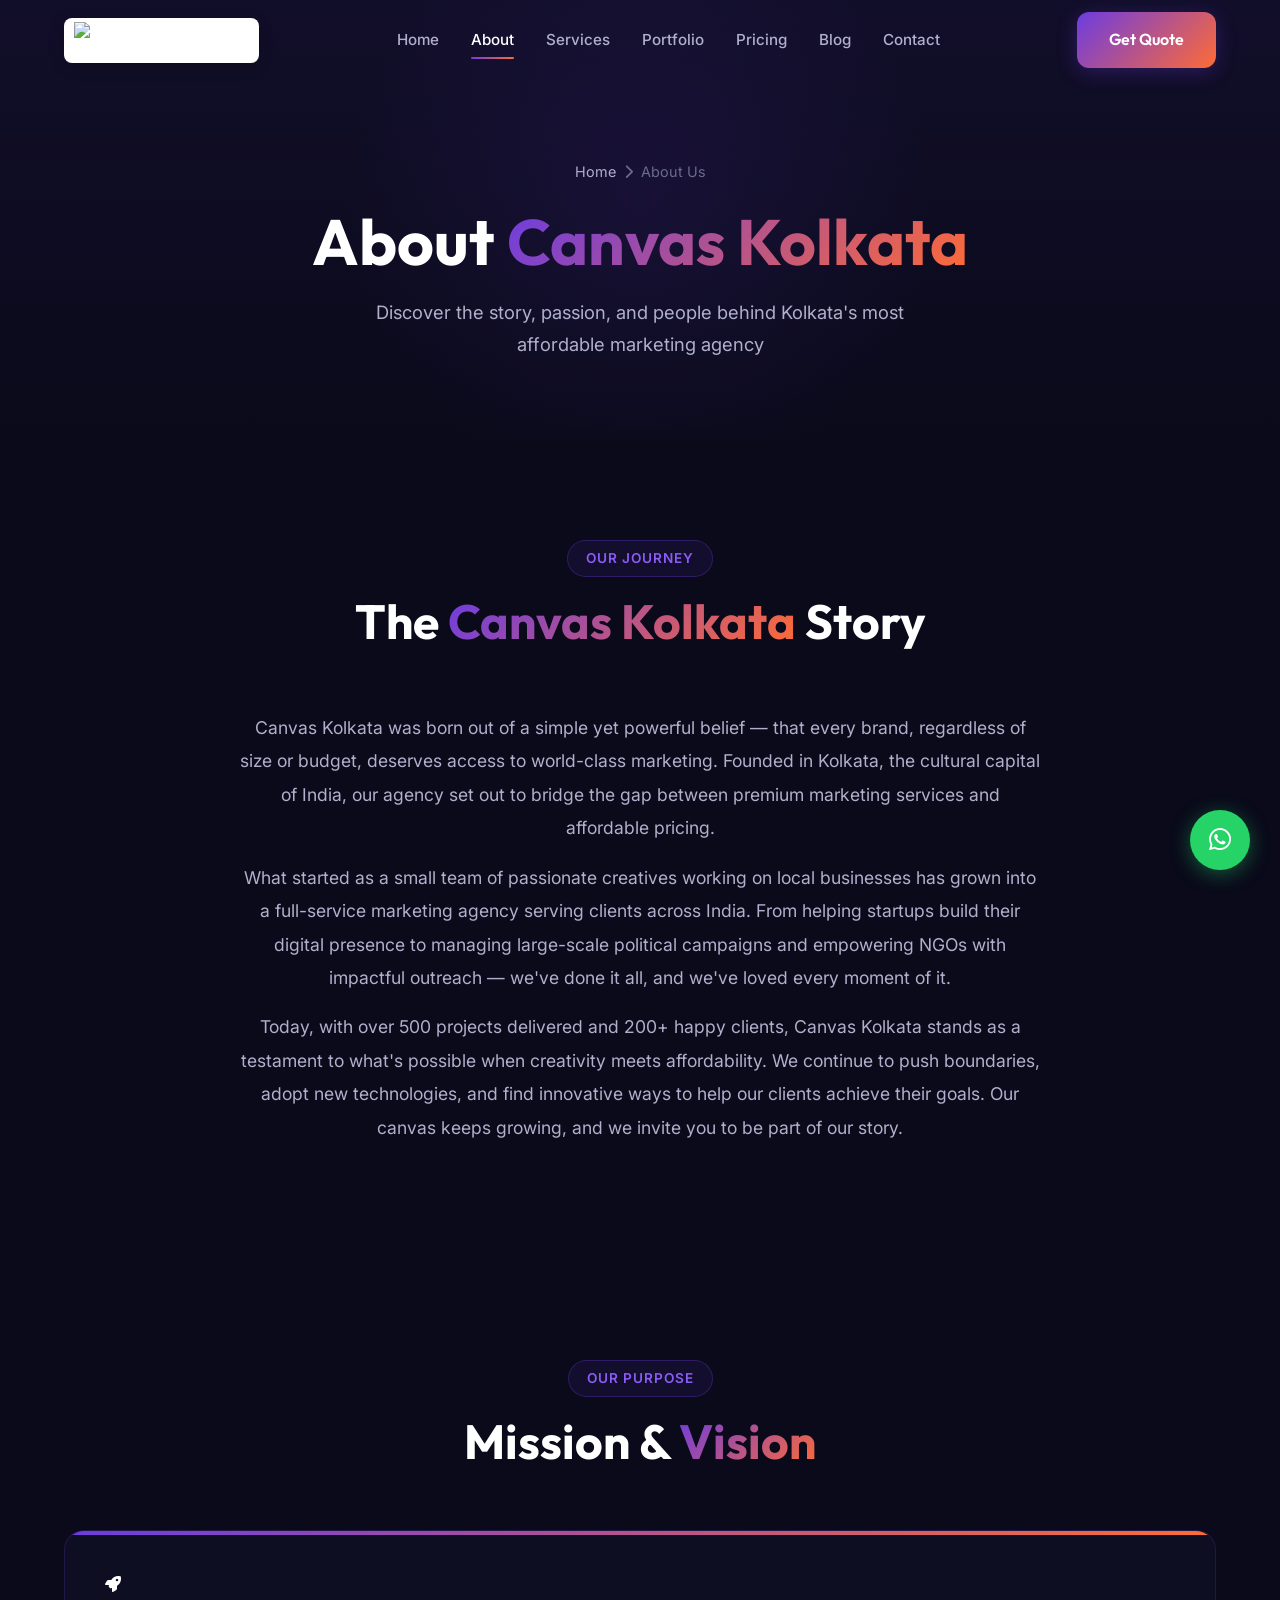
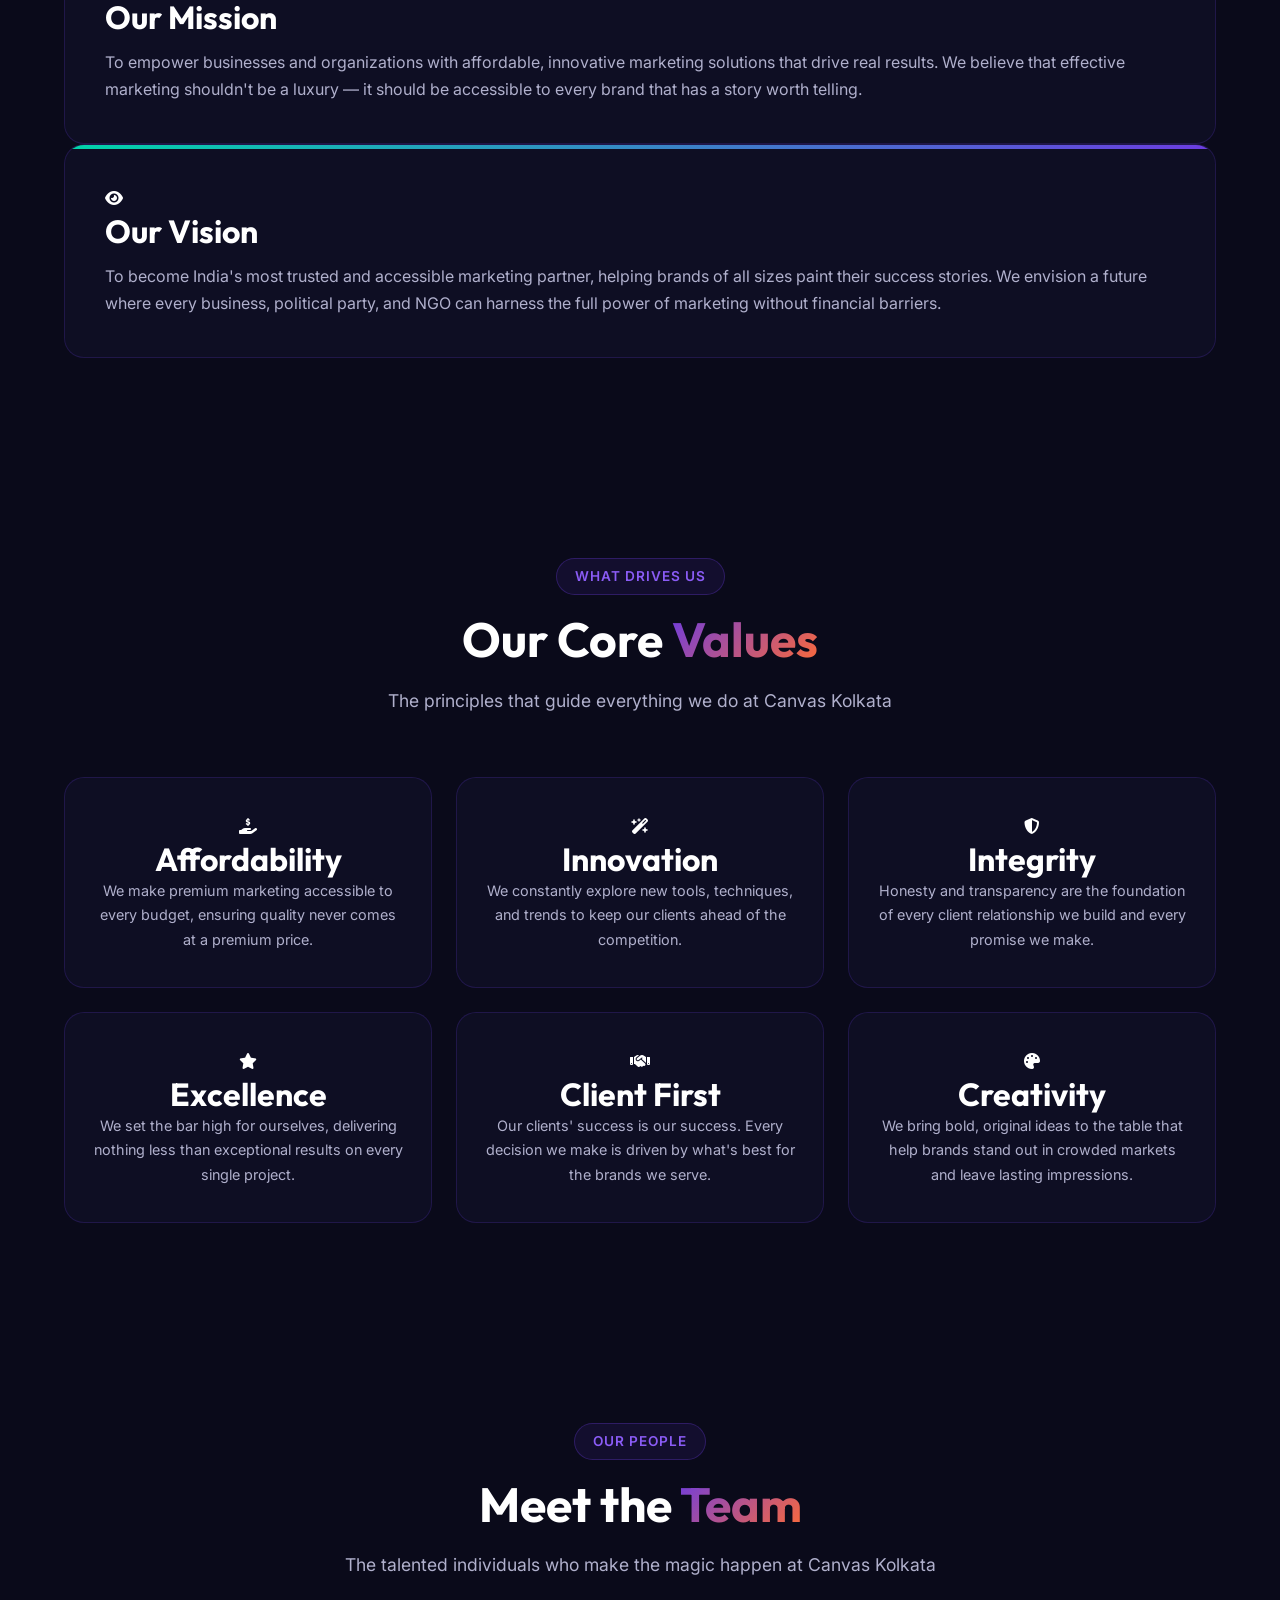
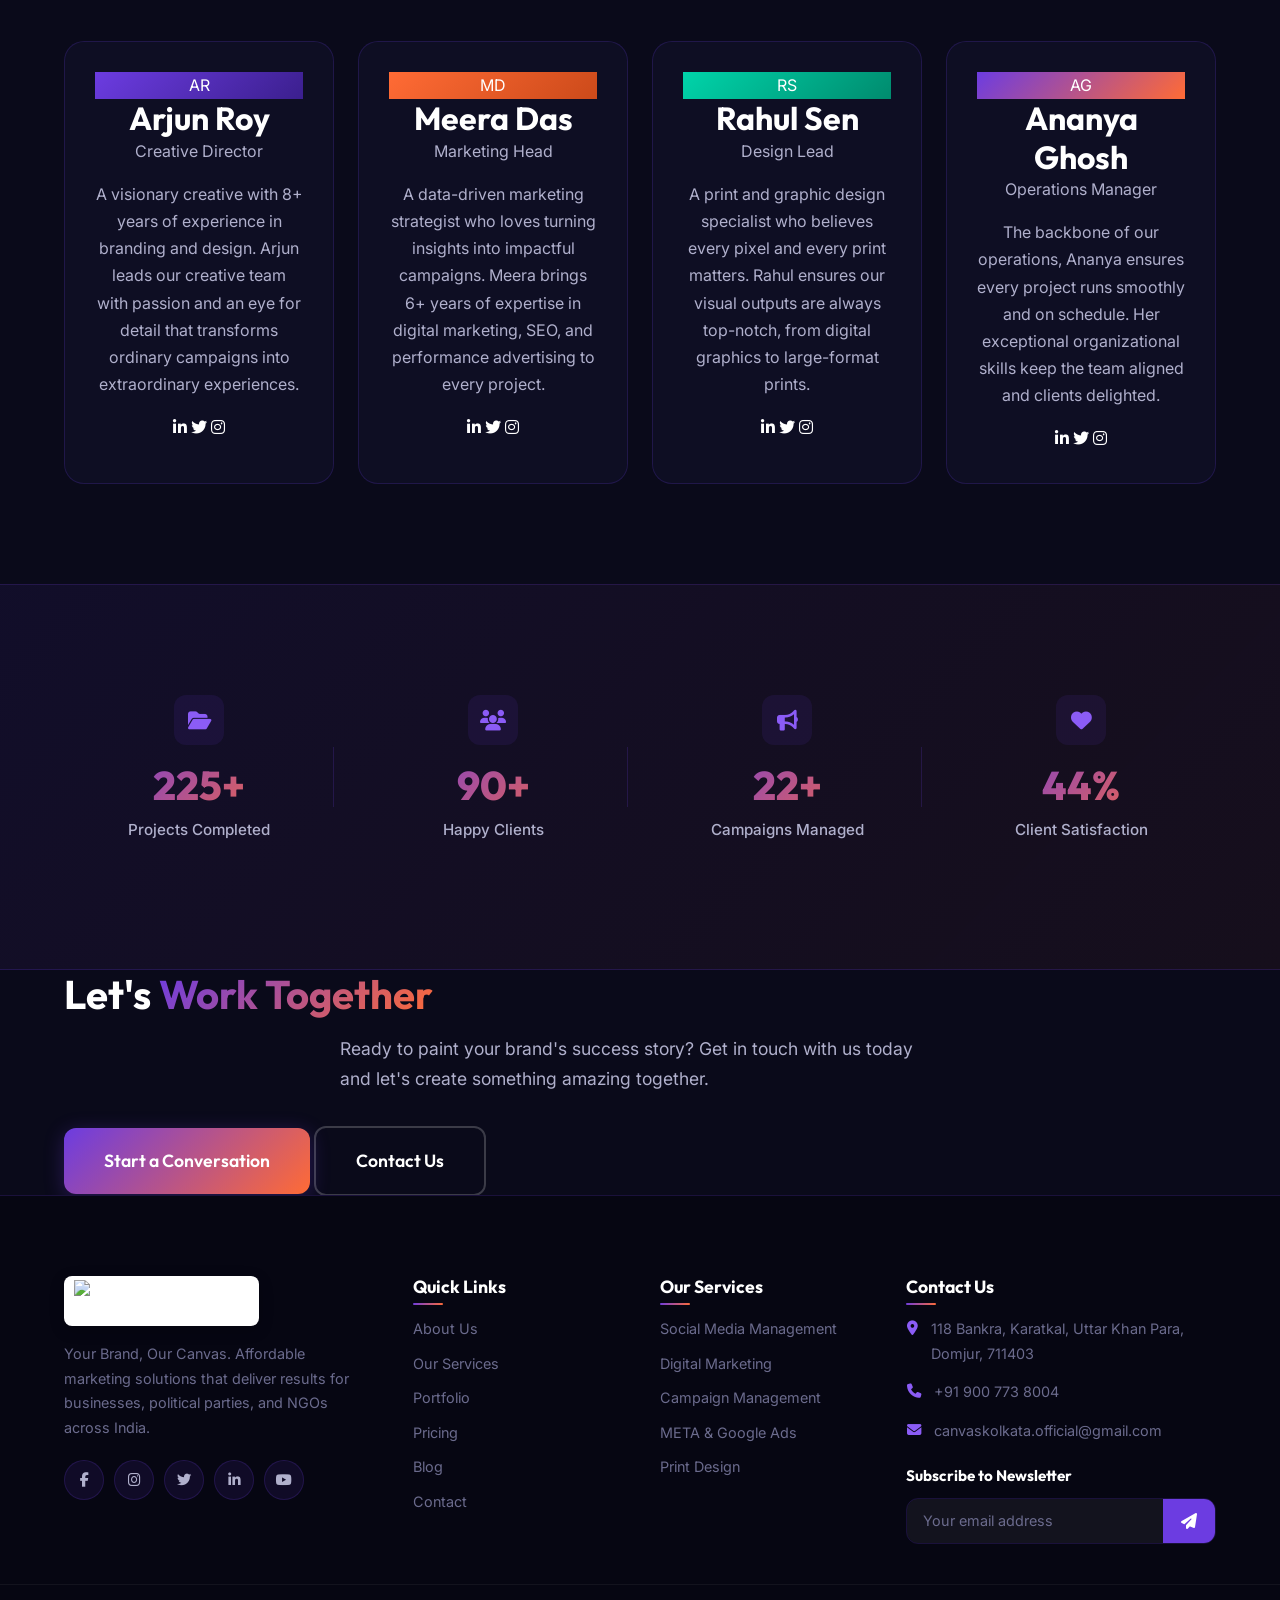
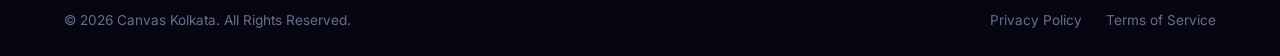
==== commit b714199c: "Update logo and enhance UI with authentic images and glassmorphism" ====
--- a/about.html
+++ b/about.html
@@ -50,8 +50,8 @@
   <nav class="navbar" id="navbar">
     <div class="container">
       <a href="index.html" class="nav-logo">
-        <span class="logo-text">Canvas<span class="logo-accent">Kolkata</span></span>
-      </a>
+      <img src="assets/images/logo.png" alt="Canvas Kolkata Logo" class="brand-logo">
+    </a>
       <div class="nav-menu" id="nav-menu">
         <a href="index.html" class="nav-link">Home</a>
         <a href="about.html" class="nav-link active">About</a>
@@ -301,8 +301,8 @@
         <div class="footer-grid">
           <div class="footer-col">
             <a href="index.html" class="footer-logo">
-              <span class="logo-text">Canvas<span class="logo-accent">Kolkata</span></span>
-            </a>
+            <img src="assets/images/logo.png" alt="Canvas Kolkata Logo" class="brand-logo">
+          </a>
             <p class="footer-desc">Your Brand, Our Canvas. Affordable marketing solutions that deliver results for businesses, political parties, and NGOs across India.</p>
             <div class="footer-socials">
               <a href="#" aria-label="Facebook"><i class="fab fa-facebook-f"></i></a>
--- a/css/style.css
+++ b/css/style.css
@@ -20,10 +20,10 @@
   --accent-rgb: 0, 212, 170;
   --dark-bg: #0A0A1A;
   --darker-bg: #060612;
-  --card-bg: #12122A;
-  --card-bg-hover: #1A1A3A;
-  --glass-bg: rgba(18, 18, 42, 0.7);
-  --glass-border: rgba(108, 60, 225, 0.15);
+  --card-bg: rgba(18, 18, 42, 0.6);
+  --card-bg-hover: rgba(26, 26, 58, 0.8);
+  --glass-bg: rgba(18, 18, 42, 0.6);
+  --glass-border: rgba(255, 255, 255, 0.1);
   --text-primary: #FFFFFF;
   --text-secondary: #B0B0CC;
   --text-muted: #6B6B8D;
@@ -262,6 +262,16 @@
   z-index: 1001;
 }
 
+.brand-logo {
+  height: 45px;
+  width: auto;
+  background-color: #ffffff;
+  border-radius: 8px;
+  padding: 4px 10px;
+  box-shadow: 0 4px 15px rgba(0, 0, 0, 0.2);
+  object-fit: contain;
+}
+
 .logo-text {
   font-family: var(--font-heading);
   font-size: 1.6rem;
@@ -617,12 +627,15 @@
 
 .service-card {
   background: var(--card-bg);
-  border: 1px solid var(--border-color);
+  backdrop-filter: blur(12px);
+  -webkit-backdrop-filter: blur(12px);
+  border: 1px solid var(--glass-border);
   border-radius: var(--radius-lg);
   padding: 40px 30px;
   transition: all var(--transition-base);
   position: relative;
   overflow: hidden;
+  will-change: transform, box-shadow;
 }
 
 .service-card::before {
@@ -927,11 +940,14 @@
 
 .testimonial-card-inner {
   background: var(--card-bg);
-  border: 1px solid var(--border-color);
+  backdrop-filter: blur(12px);
+  -webkit-backdrop-filter: blur(12px);
+  border: 1px solid var(--glass-border);
   border-radius: var(--radius-lg);
   padding: 40px;
   text-align: center;
   position: relative;
+  will-change: transform;
 }
 
 .testimonial-card-inner::before {
@@ -2287,6 +2303,10 @@
 .footer-logo {
   display: inline-block;
   margin-bottom: 16px;
+}
+
+.footer-logo .brand-logo {
+  height: 50px;
 }
 
 .footer-desc {
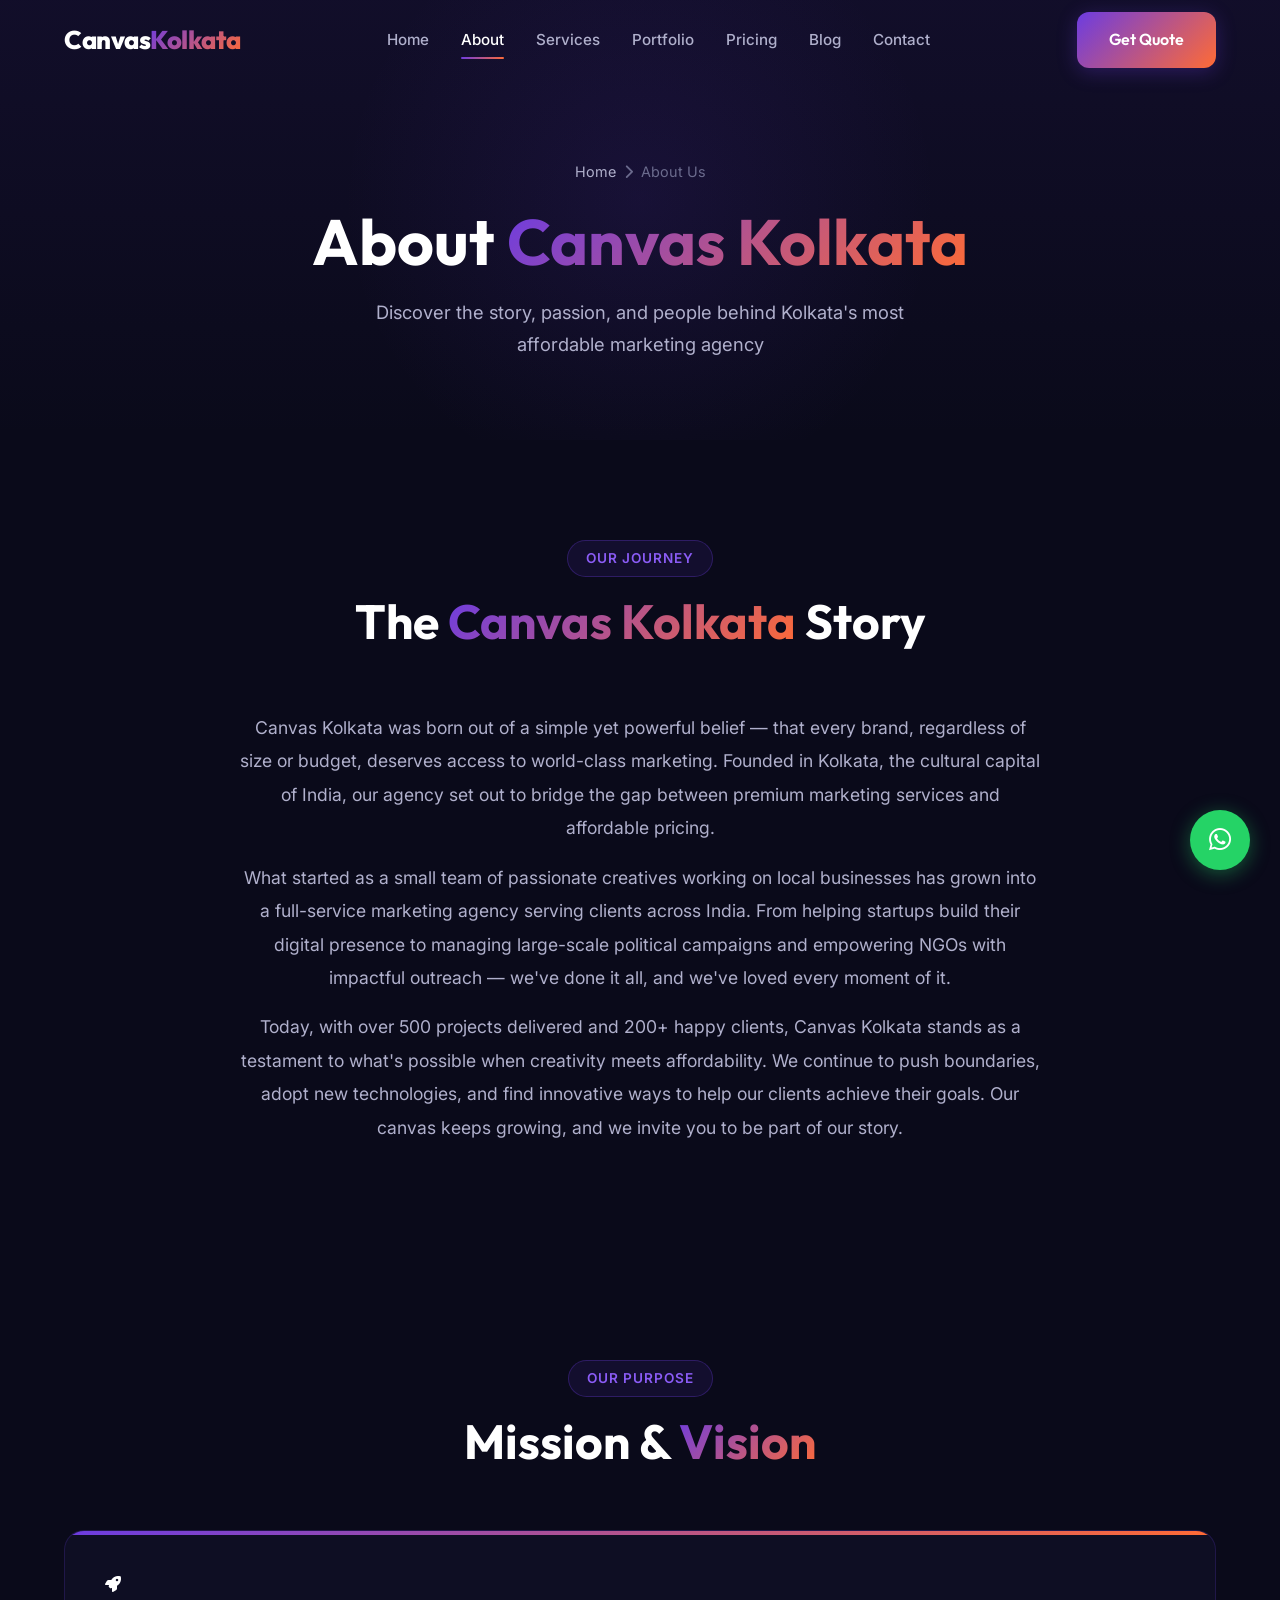
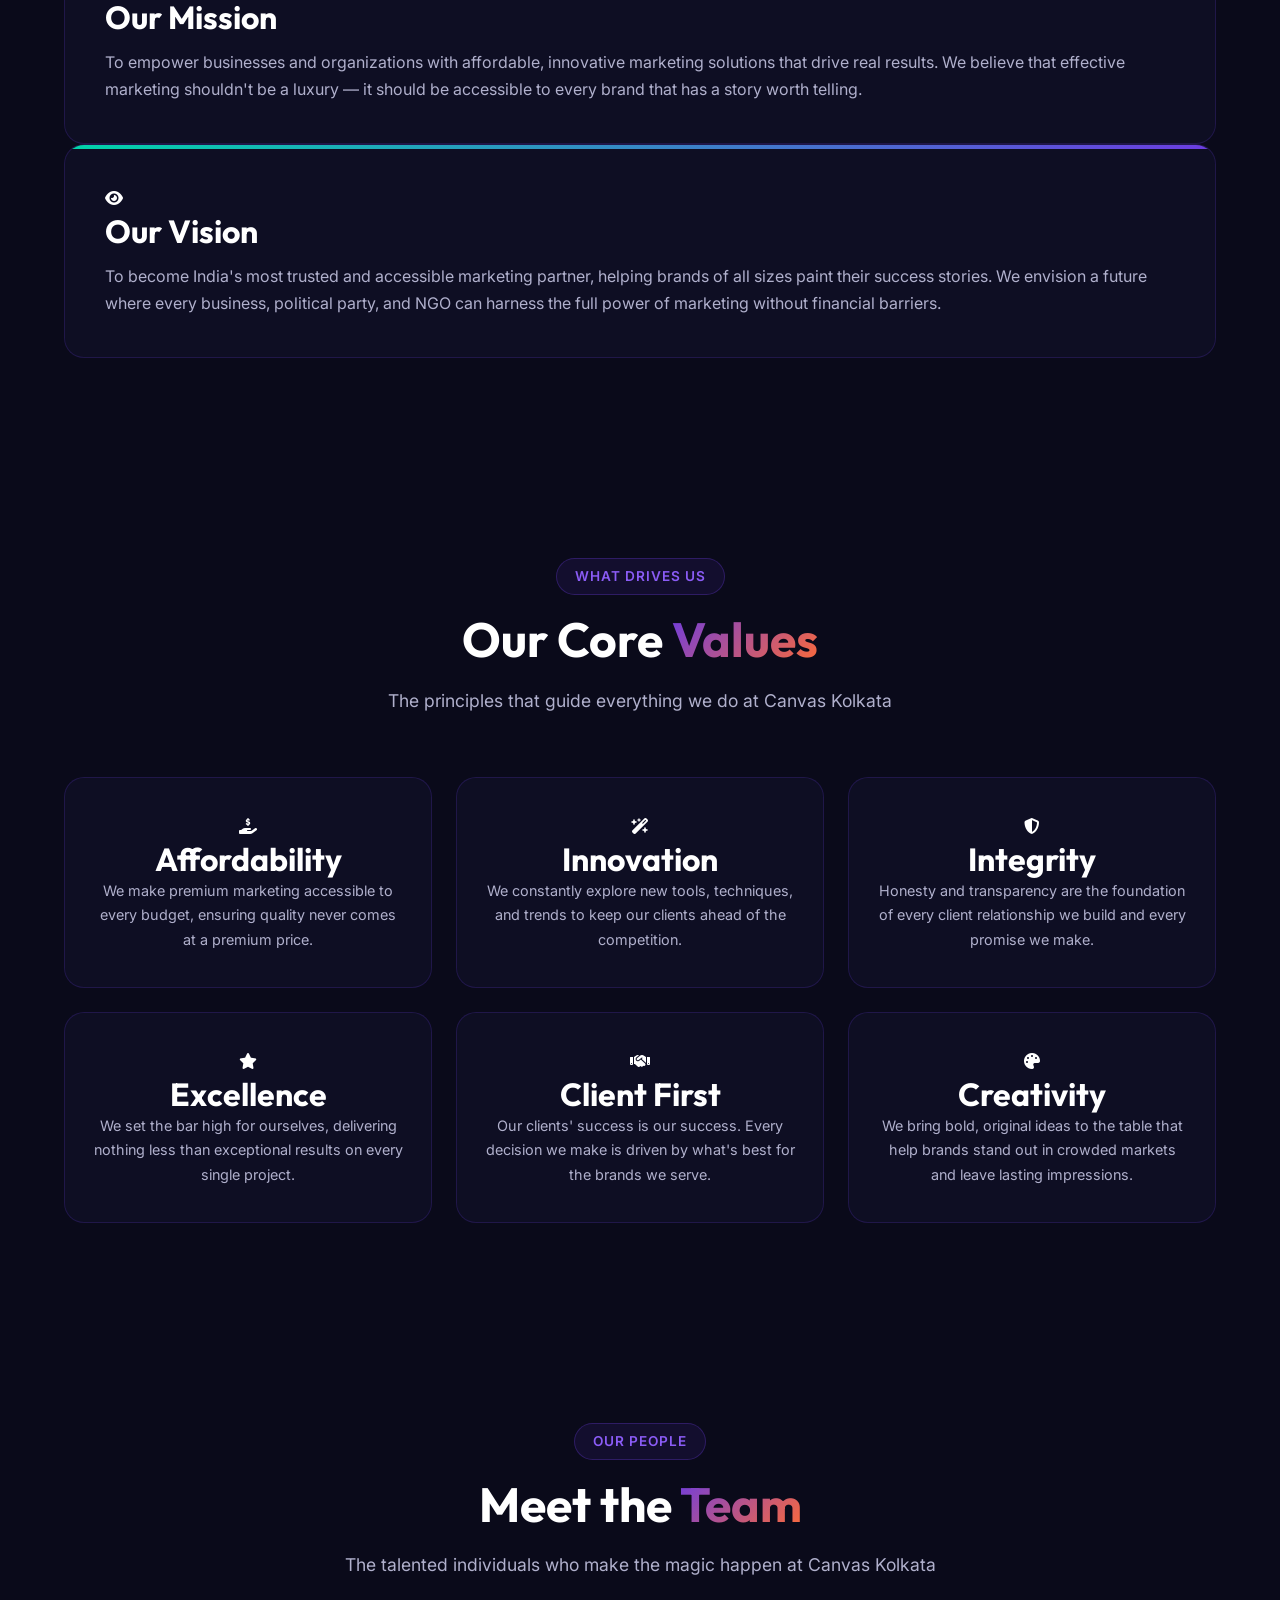
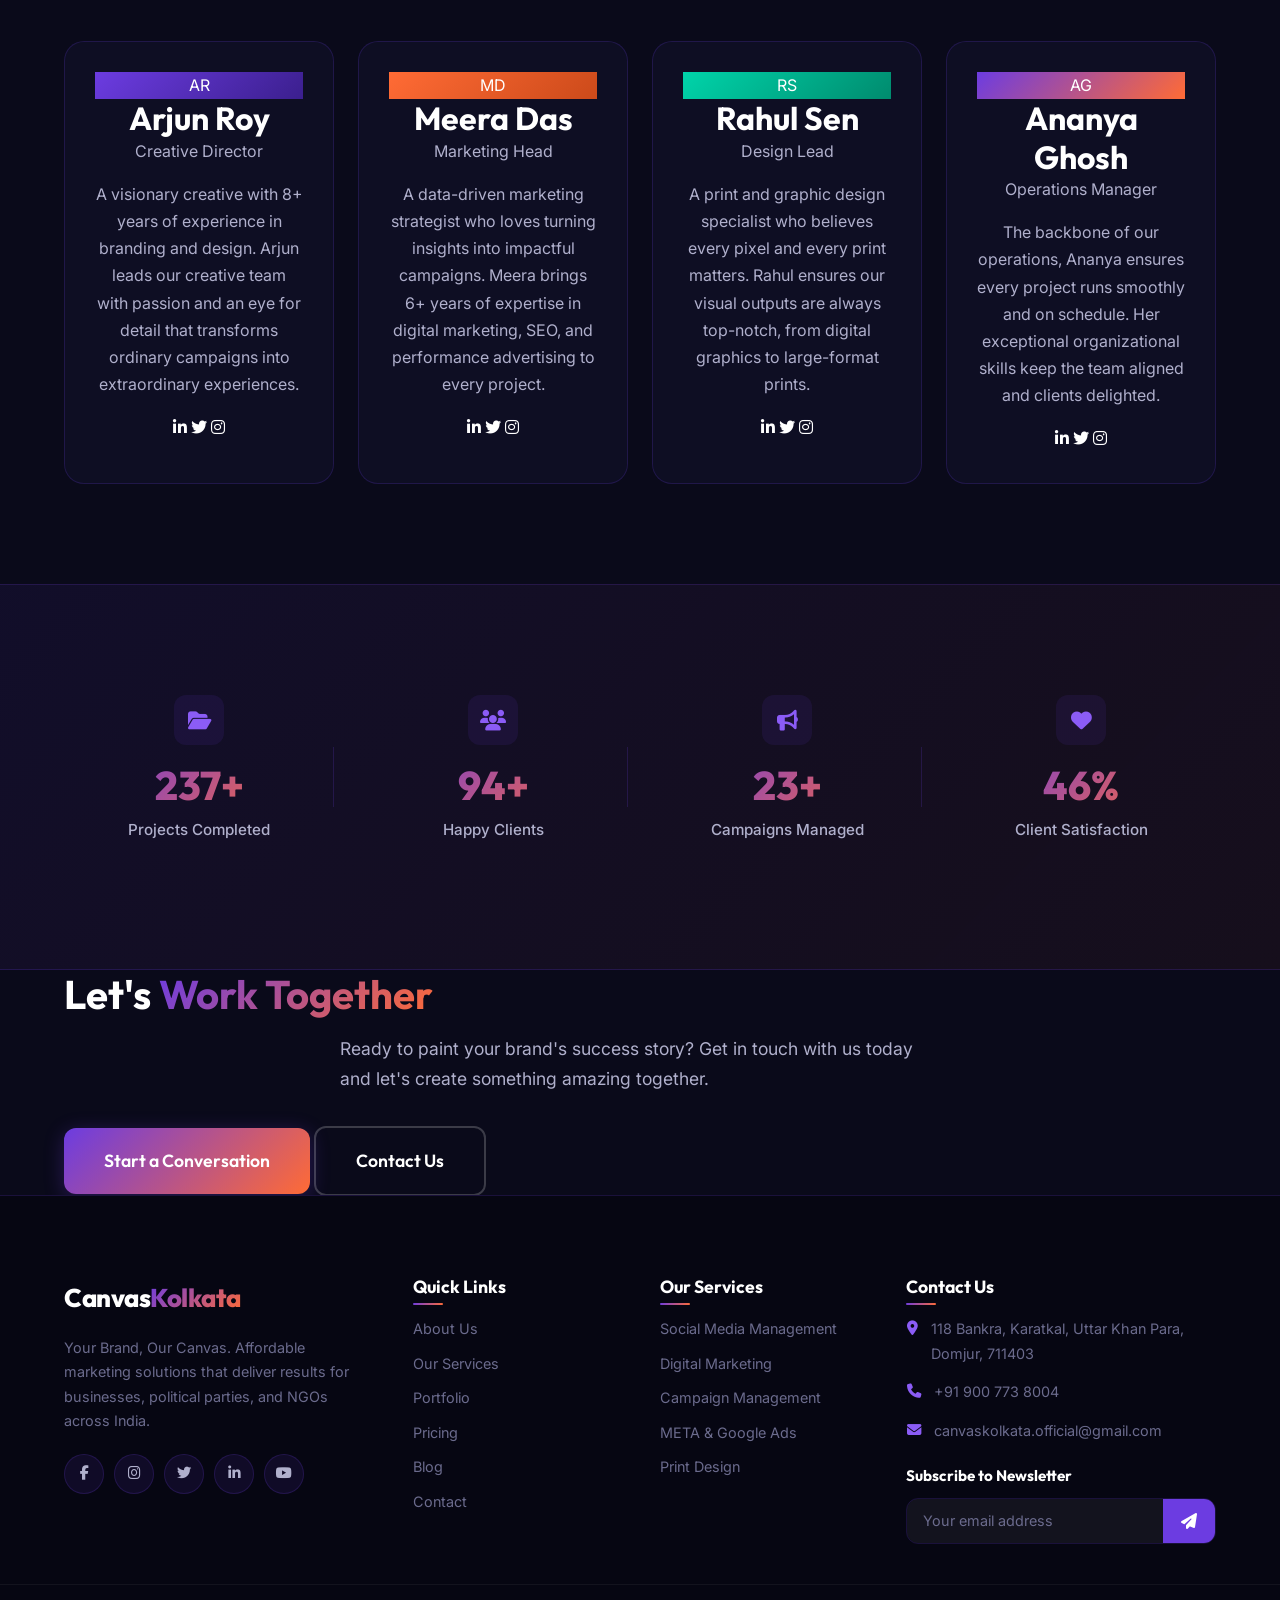
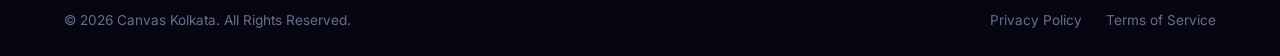
==== commit 61651f98: "Fix about preview section alignment and revert broken logo image" ====
--- a/about.html
+++ b/about.html
@@ -50,7 +50,7 @@
   <nav class="navbar" id="navbar">
     <div class="container">
       <a href="index.html" class="nav-logo">
-      <img src="assets/images/logo.png" alt="Canvas Kolkata Logo" class="brand-logo">
+      <span class="logo-text">Canvas<span class="logo-accent">Kolkata</span></span>
     </a>
       <div class="nav-menu" id="nav-menu">
         <a href="index.html" class="nav-link">Home</a>
@@ -301,7 +301,7 @@
         <div class="footer-grid">
           <div class="footer-col">
             <a href="index.html" class="footer-logo">
-            <img src="assets/images/logo.png" alt="Canvas Kolkata Logo" class="brand-logo">
+            <span class="logo-text">Canvas<span class="logo-accent">Kolkata</span></span>
           </a>
             <p class="footer-desc">Your Brand, Our Canvas. Affordable marketing solutions that deliver results for businesses, political parties, and NGOs across India.</p>
             <div class="footer-socials">
